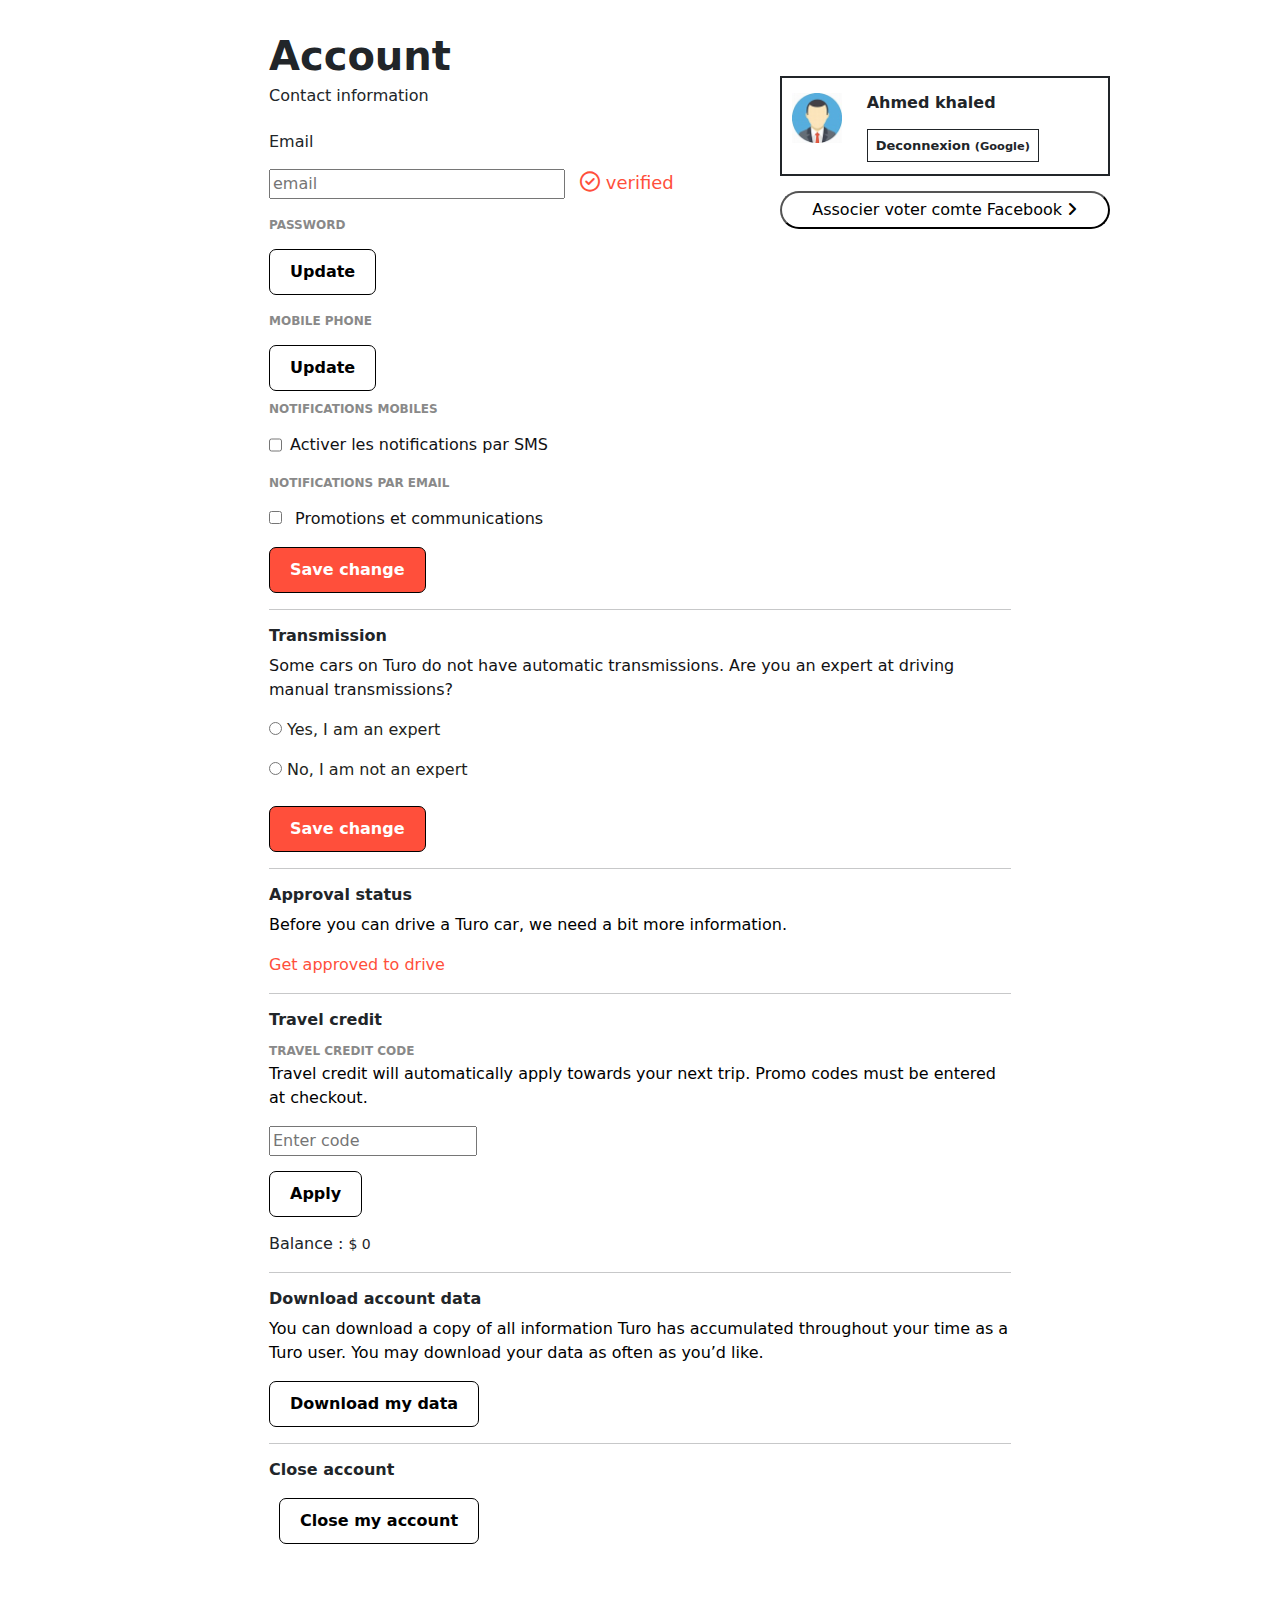
==== about.html @ 79e09967 "first commit" ====
<!DOCTYPE html>
<html lang="en">
<head>
    <meta charset="UTF-8">
    <meta name="viewport" content="width=device-width, initial-scale=1.0">
    <title>Document</title>
    <!-- -------------------- fonawesome css ------------------------- -->
    <link rel="stylesheet" href="./assets/css/all.min.css">
    <!-- --------------------- bootstrap css ------------------------------ -->
    <link rel="stylesheet" href="./assets/css/bootstrap.min.css">
    <!-- -------------------- Style css ---------------------- -->
    <link rel="stylesheet" href="./assets/css/style.css">
</head>
<body>
    

    <section id="account">
        <div class="container">
            <h2>Account</h2>
            <div class="row">
                <div class="col-lg-7">
                    <div class="Contact-information">
                        <h6>Contact information</h6>
                        <div class="email">
                            <label for="email">Email</label>
                            <div>
                                <input type="text" placeholder="email">
                                <span> <small><i class="fa-regular fa-circle-check"></i></small> verified</span>
                            </div>
                        </div>
                        <div class="password-Update">
                            <h6 >PASSWORD</h6>
                            <button id="">Update</button>
                        </div>
                        <div class="PHONE-Update">
                            <h6>MOBILE PHONE</h6>
                            <button>Update</button>
                        </div>
                        <div class="notification-mobile">
                            <h6 class="d-block">NOTIFICATIONS MOBILES</h6>
                            <div class="d-flex">
                                <input type="checkbox" id="notification-mobile">
                                <label for="notification-mobile">Activer les notifications par SMS</label>
                            </div>
                        </div>
                        <div class="notification-email">
                            <h6 class="">NOTIFICATIONS PAR EMAIL</h6>
                            <div>
                                <input type="checkbox" id="notification-email">
                                <label for="notification-email" >Promotions et communications</label>
                            </div>
                        </div>
                        <button class="btn-save-change">Save change</button>
                    </div>
                </div>

                <div class="col-lg-4 offset-1 ">
                    <div class="accountSingleSignOn">
                        <div class="accountSingleSignOn-title d-flex">
                            <div class=" ">
                                <img src="assets/img/th.jpeg" alt="ahmed Khaled">
                            </div>
                            <div class="name">
                                <h6>Ahmed khaled</h6>
                                <span>Deconnexion <small>(Google)</small></span>
                            </div>
                        </div>
                        <button class=" ">
                            <span class="">Associer voter comte Facebook <i class="fa-solid fa-angle-right"></i> </span>
                        </button>
                    </div>
                </div>
            </div>
            <hr>
            <div class="Transmission">
                <h3>Transmission</h3>
                <p>Some cars on Turo do not have automatic transmissions. Are you an expert at driving manual transmissions?</p>
                <div class="my-3">
                    <label class="d-block my-2" for="e">
                        <input type="radio" name="a" id="e">
                        <span>Yes, I am an expert</span>
                    </label>
                    <label class="my-2" for="i">
                        <input type="radio" name="a" id="i">
                        <span>No, I am not an expert</span>
                    </label>
                </div>
                <button class="btn-save-change">Save change</button>
            </div>
            <hr>

            <div class="approvalstatus">
                <h3>Approval status</h3>
                <p>Before you can drive a Turo car, we need a bit more information.</p>
                <a href="#">Get approved to drive</a>
            </div>
            <hr>
            <div class="Travelcredit">
                <h3>Travel credit</h3>
                <span>TRAVEL CREDIT CODE</span>
                <p>Travel credit will automatically apply towards your next trip. Promo codes must be entered at checkout.</p>
                <div class="code">
                    <input type="text" id="" class="d-block" placeholder="Enter code">
                    <button>Apply</button>
                    <h5> Balance : <small>$ 0</small></h5>
                </div>
            </div>
            <hr>
            <div class="Download-account-data">
                <h3>Download account data</h3>
                <p>You can download a copy of all information Turo has accumulated throughout your time as a Turo user. You may download your data as often as you’d like.</p>
                <button>Download my data</button>
            </div>
            <hr>
            <div class="Close-account">
                <h3>Close account</h3>
                <button>Close my account</button>
            </div>
            
        </div>
    </section>

    <!-- -------------------- bootstrap js ------------------------ -->
    <script src="./assets/js/bootstrap.bundle.min.js"></script>
    <!-- --------------------- main js --------------------------  -->
    <script src="assets/js/main.js"></script>

</body>
</html>
---- assets/css/style.css ----
#register .login .email, #register .login .apple, #register .login .google, #register .login .facebook, #register .login form .btn-confirm {
  width: 100%;
  padding: 15px 0;
  margin: 20px auto;
  border: 2px solid #000000;
  border-radius: 5px;
  transition: all 1s ease-in-out;
}

#account .container .Close-account button, #account .container .Download-account-data button, #account .container .Travelcredit .code button, #account .container .btn-save-change, #account .container .password-Update button, #account .container .PHONE-Update button {
  border: 1px solid #000000;
  background-color: transparent;
  border-radius: 7px;
  padding: 10px 20px;
  transition: all 2s ease-in-out;
  font-weight: 700;
  font-size: 16px;
  line-height: 24px;
}

#account .container .notification-mobile h6, #account .container .notification-email h6, #account .container .password-Update h6, #account .container .PHONE-Update h6 {
  font-size: 12px;
  font-weight: 900;
  line-height: 16px;
  color: #898989;
}

.w-s-5 {
  width: 5%;
}

.w-s-6 {
  width: 6%;
}

.w-s-7 {
  width: 7%;
}

.w-s-8 {
  width: 8%;
}

.w-s-9 {
  width: 9%;
}

.w-s-10 {
  width: 10%;
}

.w-s-11 {
  width: 11%;
}

.w-s-12 {
  width: 12%;
}

.w-s-13 {
  width: 13%;
}

.w-s-14 {
  width: 14%;
}

.w-s-15 {
  width: 15%;
}

.w-s-16 {
  width: 16%;
}

.w-s-17 {
  width: 17%;
}

.w-s-18 {
  width: 18%;
}

.w-s-19 {
  width: 19%;
}

.w-s-20 {
  width: 20%;
}

.w-s-21 {
  width: 21%;
}

.w-s-22 {
  width: 22%;
}

.w-s-23 {
  width: 23%;
}

.w-s-24 {
  width: 24%;
}

.w-s-25 {
  width: 25%;
}

.w-s-26 {
  width: 26%;
}

.w-s-27 {
  width: 27%;
}

.w-s-28 {
  width: 28%;
}

.w-s-29 {
  width: 29%;
}

.w-s-30 {
  width: 30%;
}

.w-s-31 {
  width: 31%;
}

.w-s-32 {
  width: 32%;
}

.w-s-33 {
  width: 33%;
}

.w-s-34 {
  width: 34%;
}

.w-s-35 {
  width: 35%;
}

.w-s-36 {
  width: 36%;
}

.w-s-37 {
  width: 37%;
}

.w-s-38 {
  width: 38%;
}

.w-s-39 {
  width: 39%;
}

.w-s-40 {
  width: 40%;
}

.w-s-41 {
  width: 41%;
}

.w-s-42 {
  width: 42%;
}

.w-s-43 {
  width: 43%;
}

.w-s-44 {
  width: 44%;
}

.w-s-45 {
  width: 45%;
}

.w-s-46 {
  width: 46%;
}

.w-s-47 {
  width: 47%;
}

.w-s-48 {
  width: 48%;
}

.w-s-49 {
  width: 49%;
}

.w-s-50 {
  width: 50%;
}

.w-s-51 {
  width: 51%;
}

.w-s-52 {
  width: 52%;
}

.w-s-53 {
  width: 53%;
}

.w-s-54 {
  width: 54%;
}

.w-s-55 {
  width: 55%;
}

.w-s-56 {
  width: 56%;
}

.w-s-57 {
  width: 57%;
}

.w-s-58 {
  width: 58%;
}

.w-s-59 {
  width: 59%;
}

.w-s-60 {
  width: 60%;
}

.w-s-61 {
  width: 61%;
}

.w-s-62 {
  width: 62%;
}

.w-s-63 {
  width: 63%;
}

.w-s-64 {
  width: 64%;
}

.w-s-65 {
  width: 65%;
}

.w-s-66 {
  width: 66%;
}

.w-s-67 {
  width: 67%;
}

.w-s-68 {
  width: 68%;
}

.w-s-69 {
  width: 69%;
}

.w-s-70 {
  width: 70%;
}

.w-s-71 {
  width: 71%;
}

.w-s-72 {
  width: 72%;
}

.w-s-73 {
  width: 73%;
}

.w-s-74 {
  width: 74%;
}

.w-s-75 {
  width: 75%;
}

.w-s-76 {
  width: 76%;
}

.w-s-77 {
  width: 77%;
}

.w-s-78 {
  width: 78%;
}

.w-s-79 {
  width: 79%;
}

.w-s-80 {
  width: 80%;
}

.w-s-81 {
  width: 81%;
}

.w-s-82 {
  width: 82%;
}

.w-s-83 {
  width: 83%;
}

.w-s-84 {
  width: 84%;
}

.w-s-85 {
  width: 85%;
}

.w-s-86 {
  width: 86%;
}

.w-s-87 {
  width: 87%;
}

.w-s-88 {
  width: 88%;
}

.w-s-89 {
  width: 89%;
}

.w-s-90 {
  width: 90%;
}

.w-s-91 {
  width: 91%;
}

.w-s-92 {
  width: 92%;
}

.w-s-93 {
  width: 93%;
}

.w-s-94 {
  width: 94%;
}

.w-s-95 {
  width: 95%;
}

.w-s-96 {
  width: 96%;
}

.w-s-97 {
  width: 97%;
}

.w-s-98 {
  width: 98%;
}

.w-s-99 {
  width: 99%;
}

.w-s-100 {
  width: 100%;
}

/* ----------------------------------
    Template Section Styles
 ------------------------------------*/
nav .btn-become {
  padding: 3px 20px;
  transition: all 0.7s;
}
nav .btn-become:hover {
  color: #FF4F3B;
  border-radius: 15px;
}
nav .btn-user {
  border: 1px solid transparent;
  padding: 5px;
  transition: all 1s;
  background-color: transparent;
  border-radius: 10px;
}
nav .btn-user i {
  color: #000000 !important;
  font-size: 19px;
  transition: all 1s;
}
nav .btn-user:hover {
  border: 1px solid #FF4F3B !important;
  background-color: #f4f7fd;
}
nav .btn-user:hover i {
  color: #FF4F3B !important;
}
nav .offcanvas-body li {
  padding: 0 10px;
  border-radius: 10px;
}
nav .offcanvas-body li a {
  font-size: 18px;
  font-weight: 600;
  line-height: 123%;
}
nav .offcanvas-body li a i {
  margin-right: 15px;
}
nav .offcanvas-body li:hover {
  background-color: #f4f7fd;
}
nav .offcanvas-body li:hover i {
  color: #FF4F3B;
}
@media (max-width: 575.98px) {
  nav .btn-user {
    margin-left: 15px !important;
  }
  nav .navbar-brand {
    margin: auto;
  }
  nav .btn-become {
    padding: 3px !important;
  }
  nav .img-profile {
    display: none;
  }
}

header {
  width: 100%;
  height: 100vh;
  background-image: url(../img/bg-header.jpg);
  background-repeat: no-repeat;
  background-size: cover;
  background-position: center center;
  padding-top: 150px;
}
header .container {
  background-color: #FFF !important;
  width: 70%;
  border-radius: 50px;
}
header .container .item1 {
  display: flex;
  flex-direction: column;
  margin: 8px;
}
header .container .item1 input {
  border: 0px;
}
header .container .item2 {
  display: flex;
  flex-direction: column;
  position: relative;
}
header .container .item2 input {
  border: 0;
}
header .container .item2::before {
  content: " ";
  position: absolute;
  top: 10px;
  left: -10px;
  align-items: center;
  width: 1px;
  margin-right: 5px;
  margin-right: 15px;
  height: 100%;
  background-color: #6D6D6D;
}
header .container .item3 {
  display: flex;
  flex-direction: column;
  position: relative;
}
header .container .item3 input {
  border: 0;
}
header .container .item3::before {
  content: " ";
  position: absolute;
  top: 10px;
  left: -10px;
  align-items: center;
  width: 1px;
  margin-right: 5px;
  margin-right: 15px;
  height: 100%;
  background-color: #0D0D0F;
  background-color: #6D6D6D;
}
header .container .search {
  width: 50px;
  height: 50px;
  display: flex;
  justify-content: center;
  align-items: center;
  border-radius: 50%;
  background-color: #000000;
  margin-top: 30%;
  transform: translateY(-20%);
}
header .container .search i {
  color: #FF4F3B;
}
@media (max-width: 575.98px) {
  header header {
    padding-top: 0px !important;
  }
  header .container {
    border-radius: 20px;
  }
  header .container .row {
    justify-content: center;
  }
  header .container .row .date1 {
    flex-direction: column;
    justify-content: center !important;
    border-bottom: 1px solid;
    padding: 10px 0 20px 0;
    margin-bottom: 15px;
  }
  header .container .row .date1:first-child {
    justify-content: center;
  }
  header .container .row .date2 {
    flex-direction: column;
    justify-content: center;
    padding: 20px 0 0px 0px !important;
  }
  header .container .row > * {
    width: auto;
    justify-content: center !important;
    margin-left: 0;
  }
}

#find-drive h1 {
  font-size: 90px;
  font-weight: 500;
}
#find-drive .fin-dr {
  height: 30px;
  background-color: rgba(255, 79, 59, 0.2);
}
#find-drive .fin-dr h3 {
  font-size: 27px;
  font-weight: 500;
  left: 6%;
  right: 6%;
  bottom: 30%;
}
#find-drive .owl-carousel {
  padding: 50px 0;
}
#find-drive .owl-carousel .owl-item {
  width: 50%;
  border-radius: 10px !important;
  background-color: #FFF;
  margin: 10px 0px;
  box-shadow: 5px 5px 15px rgba(0, 0, 0, 0.3), -4px -5px 20px rgba(247, 244, 244, 0.836), 5px 5px 10px rgba(0, 0, 0, 0.3), -5px -5px 10px rgba(247, 244, 244, 0.836);
  position: relative;
  transition: all 2s;
}
#find-drive .owl-carousel .owl-item .carousel-hov {
  display: flex;
  justify-content: center;
  align-items: center;
  width: 100%;
  height: 100%;
  z-index: -100;
  border-radius: 10px !important;
  position: absolute;
  left: 0;
  top: 0;
}
#find-drive .owl-carousel .owl-item .carousel-hov i {
  color: #FF8888;
  font-size: 22px;
}
#find-drive .owl-carousel .owl-item:hover .carousel-hov {
  z-index: 999999999999999;
  background-color: rgba(0, 0, 0, 0.4);
}
#find-drive .owl-carousel .owl-item img {
  border-radius: 10px 10px 0 0;
  width: 100%;
}
#find-drive .owl-carousel .owl-item h5 {
  text-align: center;
  margin: 15px 0;
}
#find-drive .owl-carousel .owl-nav {
  position: absolute !important;
  top: -10px;
  right: 0;
}
@media (max-width: 575.98px) {
  #find-drive {
    margin-top: 30px !important;
  }
  #find-drive .container h1 {
    font-size: 40px !important;
    font-weight: 400;
  }
  #find-drive .container .fin-dr {
    width: 85%;
    margin-top: 25px;
  }
  #find-drive .container .fin-dr h3 {
    font-size: 16px;
    bottom: -17%;
  }
  #find-drive .owl-carousel {
    margin-top: 25px;
    margin-bottom: -37px;
  }
  #find-drive .owl-carousel h4 {
    font-size: 17px;
  }
  #find-drive .owl-carousel .owl-nav {
    top: 0px;
  }
}

#carbon-Neutral button {
  font-size: 28px;
  background-color: #FF4F3B;
  transition: all 1s;
}
#carbon-Neutral button:hover {
  background-color: #FAA21A;
}
#carbon-Neutral .item1 {
  margin-top: 55px;
  display: flex;
  align-items: center !important;
  justify-content: center;
}
#carbon-Neutral .item1 h3 {
  font-size: 39px;
  color: #FF4F3B;
}
#carbon-Neutral .item1 h3 span {
  color: #FFF;
  background-color: #FF4F3B;
  padding: 0 30px;
  clip-path: polygon(0% 0, 93% 0%, 100% 100%, 80% 1000%);
}
#carbon-Neutral .item1 button {
  background-color: #FF4F3B !important;
  color: #F3F2F8 !important;
  border: 0;
  border-radius: 5px;
  transition: all 2s;
}
#carbon-Neutral .item1 button:hover {
  background-color: #FAA21A !important;
  color: #FFF !important;
}
#carbon-Neutral .item2 {
  background-image: url(../img/prefect-car.jpg);
  width: 100%;
  height: 50vh;
  background-size: cover;
  background-position: center center;
  box-shadow: 0 5px 5px 5px rgba(13, 110, 253, 0.1);
  margin: 20px;
  padding: 40px;
  animation: animate 5s ease-in-out infinite;
  transition: all 1s ease-in-out;
}
@keyframes animate {
  0%, 100% {
    border-radius: 42% 56% 72% 28%/42% 42% 56% 48%;
  }
  33% {
    border-radius: 42% 28% 48% 48%/28% 28% 72% 72%;
  }
  66% {
    border-radius: 100% 56% 56% 100%/100% 100% 56% 72%;
  }
}
@media (max-width: 575.98px) {
  #carbon-Neutral .offset-1 {
    margin-left: 0px;
  }
  #carbon-Neutral button {
    font-size: 18px;
    padding-bottom: 5px;
  }
  #carbon-Neutral .item1 {
    text-align: center;
    padding-bottom: 15px;
  }
  #carbon-Neutral .item1 h3 {
    font-size: 29px;
  }
  #carbon-Neutral .item2 {
    width: 90%;
  }
}

#destination {
  background-color: #f4f7fd;
  padding: 2px 0 0px;
  margin: 30px !important;
}
#destination .owl-carousel {
  padding: 20px 0;
}
#destination .owl-carousel .owl-stage {
  padding: 25px 0px;
}
#destination .owl-carousel .owl-item {
  border-radius: 10px !important;
  background-color: #FFF;
  margin: 15px 0px;
  padding: 25px;
  box-shadow: 5px 5px 15px rgba(0, 0, 0, 0.3), -4px -5px 20px rgba(247, 244, 244, 0.836), 5px 5px 10px rgba(0, 0, 0, 0.3), -5px -5px 10px rgba(247, 244, 244, 0.836);
  position: relative;
  transition: all 2s;
}
#destination .owl-carousel .owl-item .carousel-hov {
  display: flex;
  justify-content: center;
  align-items: center;
  width: 100%;
  height: 100%;
  z-index: -10000;
  border-radius: 10px !important;
  position: absolute;
  left: 0;
  top: 0;
}
#destination .owl-carousel .owl-item .carousel-hov i {
  color: #FF8888;
  font-size: 22px;
}
#destination .owl-carousel .owl-item:hover .carousel-hov {
  z-index: 999999999999999;
  background-color: rgba(0, 0, 0, 0.4);
}
#destination .owl-carousel .owl-item .img-destination {
  width: 100%;
  margin: auto;
}
#destination .owl-carousel .owl-item .img-destination img {
  border-radius: 50%;
  width: 100%;
  height: 190px;
}
#destination .owl-carousel .owl-item h5 {
  text-align: center;
  margin: 15px auto 0px;
}
#destination .owl-carousel .owl-nav {
  display: none;
}
@media (max-width: 575.98px) {
  #destination .owl-carousel {
    margin: 15px 0 !important;
  }
  #destination .owl-item {
    height: 300px !important;
  }
  #destination .owl-item h5 {
    margin: 15px 0px !important;
  }
}

#Frequntly h3 {
  text-align: center;
  font-size: 39px;
  font-weight: 700px;
  padding: 20px;
}
#Frequntly .accordion-button:not(.collapsed) {
  background-color: transparent;
}
@media (max-width: 575.98px) {
  #Frequntly h3 {
    font-size: 22px !important;
  }
}

#host {
  padding: 10px 0px 0px;
}
#host .host-dr {
  height: 40px;
  width: 50% !important;
  background-color: rgba(0, 0, 0, 0.1) !important;
}
#host .host-dr h3 {
  font-size: 67px;
  font-weight: 500;
  left: 6%;
  right: 6%;
  bottom: 0%;
}
#host .host-dr h3 span {
  color: #FF4F3B !important;
}
#host swiper-container {
  width: 90%;
  height: 100%;
  margin-top: 50px;
  padding-top: 50px;
}
#host swiper-container swiper-slide {
  text-align: center;
  font-size: 18px;
  padding: 10px !important;
  display: flex;
  justify-content: center;
  align-items: center;
}
#host swiper-container swiper-slide .card {
  background-color: #FFF !important;
}
#host swiper-container swiper-slide .card .card-header {
  background-color: transparent;
  border-bottom: 0px;
}
#host swiper-container swiper-slide .card .card-body i {
  color: #FF4F3B;
}
#host swiper-container swiper-slide .card .card-footer {
  background-color: transparent;
  border-top: 0px;
}
#host .swiper-horizontal > .swiper-pagination-bullets, #host .swiper-pagination-bullets.swiper-pagination-horizontal, #host .swiper-pagination-custom, #host .swiper-pagination-fraction {
  display: none !important;
  bottom: 50px !important;
}
#host .swiper-horizontal > .swiper-pagination-bullets span, #host .swiper-pagination-bullets.swiper-pagination-horizontal span, #host .swiper-pagination-custom span, #host .swiper-pagination-fraction span {
  display: none !important;
}
#host .title-slide {
  position: absolute;
  top: 0;
  left: 80px;
}
@media (max-width: 575.98px) {
  #host .host-dr {
    margin-top: 0;
    height: 20px;
  }
  #host .host-dr h3 {
    font-size: 20px !important;
  }
}

footer {
  background-color: #F4F4F4;
}
footer h6 {
  font-size: 20px !important;
  font-weight: 700;
  line-height: 120%;
}
footer li {
  transition: all 2s;
  margin: 5px 0;
}
footer li a {
  font-size: 16px;
  font-weight: 500;
  line-height: 123%;
}
footer li:hover {
  padding-left: 10px;
}
footer .icon-download {
  display: flex;
}
footer .language-switcher {
  position: relative;
  display: inline-block;
  font-family: Arial, sans-serif;
}
footer .language-switcher .dropbtn {
  padding: 10px;
  margin-left: 15px;
  font-size: 16px;
  border: none;
  cursor: pointer;
}
footer .language-switcher .dropdown-content {
  display: none;
  position: absolute;
  background-color: #f9f9f9;
  min-width: 160px;
  box-shadow: 0 8px 16px rgba(0, 0, 0, 0.2);
  z-index: 1;
  top: -450%;
  left: -5px;
  overflow-y: auto;
  border-radius: 10px;
}
footer .language-switcher .dropdown-content a {
  color: black;
  padding: 12px 16px;
  text-decoration: none;
  display: block;
  cursor: pointer;
}
footer .language-switcher .dropdown-content a .flag-icon {
  margin-right: 10px;
}
footer .language-switcher .dropdown-content a:hover {
  background-color: #ddd;
}
footer .language-switcher.active .dropdown-content {
  display: block;
}
@media (max-width: 575.98px) {
  footer .row {
    margin: auto;
  }
  footer .row .col-lg-2, footer .row .col-lg-1 {
    width: 50% !important;
    padding-bottom: 5px;
  }
  footer .offset-1 {
    margin-left: 0.333333%;
  }
  footer .end-footer {
    text-align: center;
    margin: auto;
  }
  footer .icon-download {
    flex-direction: column;
  }
  footer .icon-download a {
    margin: 7px auto;
  }
  footer .dropdown-content {
    top: -415% !important;
    left: -5px;
  }
}

#register {
  display: none;
  padding: 70px;
  width: 100%;
  height: 100vh;
  position: fixed;
  top: 0;
  background-color: rgba(0, 0, 0, 0.144);
  z-index: 9999999991;
  overflow-y: scroll;
  transition: all 2s ease-in-out !important;
}
#register body {
  overflow: hidden;
}
#register .close {
  position: absolute;
  top: 25px;
  right: 30px;
  cursor: pointer;
}
#register .close i {
  font-size: 30px;
  transition: all 1s ease-in-out;
}
#register .close i:hover {
  color: #FF4F3B;
}
#register .login {
  background-color: #FFF;
  padding: 45px;
  border: 2px solid #000000;
  border-radius: 7px;
}
#register .login form .countryCode {
  margin: 20px auto;
}
#register .login form .countryCode label {
  padding: 10px 0;
}
#register .login form .countryCode input {
  width: 100%;
  border: 2px solid #000000;
  border-radius: 5px;
  padding: 7px;
}
#register .login form .phoneNumber {
  margin: 20px auto;
}
#register .login form .phoneNumber label {
  padding: 10px 0;
}
#register .login form .phoneNumber input {
  width: 100%;
  border: 2px solid #000000;
  border-radius: 5px;
  padding: 7px;
}
#register .login form .btn-confirm {
  font-size: 25px;
  font-weight: 600;
  background-color: #FF4F3B;
  color: #FFF;
}
#register .login form .btn-confirm:hover {
  background-color: #FAA21A;
}
#register .login form p {
  font-weight: 600;
  color: #6D6D6D;
}
#register .login form p small {
  margin: 0 10px;
}
#register .login .email, #register .login .apple, #register .login .google, #register .login .facebook {
  font-size: 22px;
  font-weight: 600;
  display: flex;
  justify-content: center;
  align-items: center;
}
#register .login .email i, #register .login .email svg, #register .login .apple i, #register .login .apple svg, #register .login .google i, #register .login .google svg, #register .login .facebook i, #register .login .facebook svg {
  font-size: 35px;
  margin-right: 20px;
}
#register .login .email:hover, #register .login .apple:hover, #register .login .google:hover, #register .login .facebook:hover {
  background-color: #FF4F3B;
  color: #FFF;
}
#register .login .facebook i {
  color: #0866ff;
}
#register .login .go-signUp {
  display: flex;
  margin: 30px auto;
}
#register .login .go-signUp h5 {
  color: #FF4F3B !important;
}
#register .login .go-signUp a {
  color: #FF4F3B !important;
}
#register .login .go-signUp a:hover {
  text-decoration: underline !important;
}
#register .login .privacy-policy {
  font-size: 16px;
  font-weight: 500;
}
#register .login .privacy-policy small {
  color: #FF4F3B;
}

#account .container {
  width: 65%;
  padding: 45px;
}
#account .container h2 {
  font-size: 40px;
  font-weight: 700;
  line-height: 23px;
}
#account .container .Contact-information h6 {
  margin-top: 10px;
}
#account .container .email {
  margin: 10px auto;
}
#account .container .email label {
  margin: 15px auto;
}
#account .container .email input {
  width: 70%;
}
#account .container .email span {
  font-size: 18px;
  margin-left: 10px;
  color: #FF4F3B;
}
#account .container .email span i {
  font-size: 20px;
}
#account .container .password-Update h6, #account .container .PHONE-Update h6 {
  padding: 8px 0;
}
#account .container .password-Update button:hover, #account .container .PHONE-Update button:hover {
  background: -webkit-linear-gradient(45deg, #be685e, #ff5805);
  color: #FFF;
}
#account .container .notification-mobile, #account .container .notification-email {
  margin: 8px auto;
}
#account .container .notification-mobile label, #account .container .notification-email label {
  font-weight: 400;
  font-size: 16px;
  line-height: 24px;
  padding: 8px;
  color: #121214;
}
#account .container .btn-save-change {
  background-color: #FF4F3B;
  color: #FFF;
}
#account .container .btn-save-change:hover {
  background: -webkit-linear-gradient(45deg, #be685e, #ff5805);
  color: #000000;
}
#account .container .accountSingleSignOn .accountSingleSignOn-title {
  width: 330px;
  padding: 15px 10px;
  border: 2px solid;
  display: flex;
}
#account .container .accountSingleSignOn .accountSingleSignOn-title img {
  width: 50px;
  margin-right: 10px;
}
#account .container .accountSingleSignOn .accountSingleSignOn-title .name {
  margin-left: 15px !important;
}
#account .container .accountSingleSignOn .accountSingleSignOn-title .name h6 {
  font-weight: 900;
  font-style: 18px;
  line-height: 20px;
  margin-bottom: 20px;
}
#account .container .accountSingleSignOn .accountSingleSignOn-title .name span {
  border: 1px solid;
  margin: 30px 0 0;
  padding: 8px;
  font-size: 13px;
  font-weight: 700;
  line-height: 25px;
  cursor: pointer;
}
#account .container .accountSingleSignOn .accountSingleSignOn-title .name span:hover {
  background-color: #f0f0f0;
}
#account .container .accountSingleSignOn button {
  margin-top: 15px;
  padding: 5px;
  width: 330px;
  border-radius: 25px;
  background-color: white;
  transition: all 1s ease-in-out;
}
#account .container .accountSingleSignOn button:hover {
  background-color: #f0f0f0;
}
#account .container .Transmission h3 {
  font-size: 16px;
  font-weight: 900;
  line-height: 20px;
}
#account .container .Transmission p {
  font-size: 16px;
  font-weight: 400;
  line-height: 24px;
  color: #121214;
}
#account .container .Transmission span {
  font-size: 16px;
  font-weight: 400;
  line-height: 24px;
  color: #231f20;
}
#account .container .approvalstatus h3 {
  font-size: 16px;
  font-weight: 900;
  line-height: 20px;
}
#account .container .approvalstatus p {
  font-size: 16px;
  font-weight: 400;
  line-height: 24px;
  color: #000000;
}
#account .container .approvalstatus a {
  text-decoration: none;
  color: #FF4F3B;
  transition: all 1s;
}
#account .container .approvalstatus a:hover {
  text-decoration: underline;
}
#account .container .Travelcredit h3 {
  font-size: 16px;
  font-weight: 900;
  line-height: 20px;
}
#account .container .Travelcredit span {
  font-size: 12px;
  font-weight: 900;
  line-height: 16px;
  color: #898989;
}
#account .container .Travelcredit p {
  font-size: 16px;
  font-weight: 400;
  line-height: 24px;
  color: #000000;
}
#account .container .Travelcredit .code input {
  display: block;
}
#account .container .Travelcredit .code button {
  margin: 15px 0;
}
#account .container .Travelcredit .code button:hover {
  background: -webkit-linear-gradient(45deg, #be685e, #ff5805);
  color: #000000;
}
#account .container .Travelcredit .code h5 {
  font-size: 16px;
  line-height: 24px;
  font-weight: 400;
}
#account .container .Download-account-data h3 {
  font-size: 16px;
  font-weight: 900;
  line-height: 20px;
}
#account .container .Download-account-data p {
  font-size: 16px;
  font-weight: 400;
  line-height: 24px;
  color: #000000;
}
#account .container .Download-account-data button:hover {
  background: -webkit-linear-gradient(45deg, #be685e, #ff5805);
  color: #000000;
}
#account .container .Close-account h3 {
  font-size: 16px;
  font-weight: 900;
  line-height: 20px;
}
#account .container .Close-account button {
  margin: 10px;
}
#account .container .Close-account button:hover {
  background: -webkit-linear-gradient(45deg, #be685e, #ff5805);
  color: #000000;
}

/*# sourceMappingURL=style.css.map */
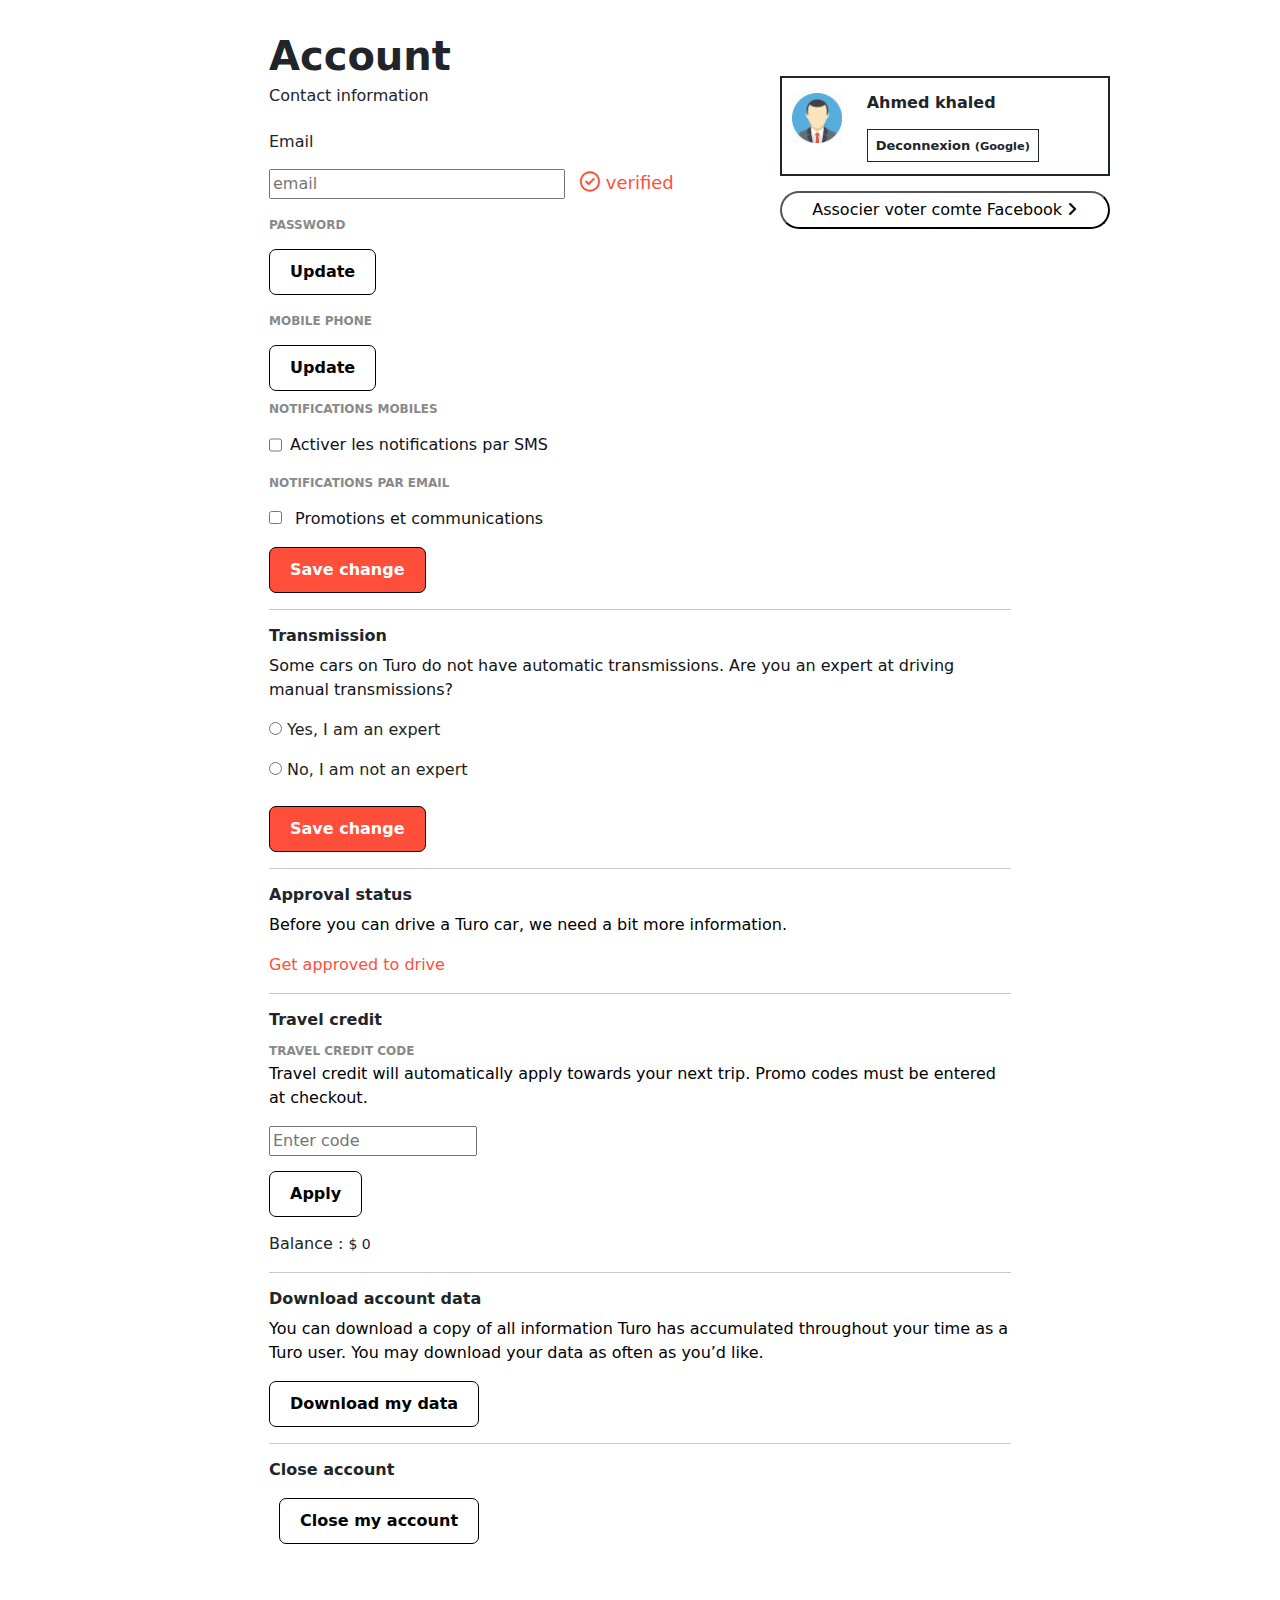
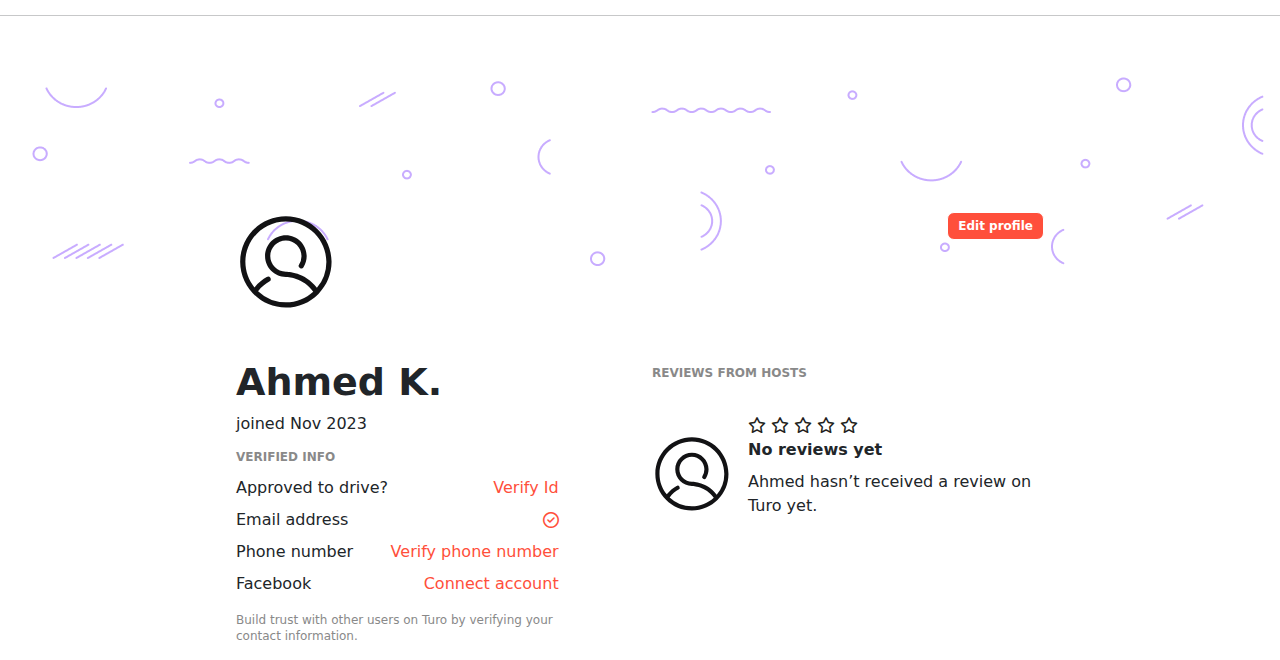
==== commit 2ca24d86: "add page profile" ====
--- a/about.html
+++ b/about.html
@@ -1,5 +1,6 @@
 <!DOCTYPE html>
 <html lang="en">
+
 <head>
     <meta charset="UTF-8">
     <meta name="viewport" content="width=device-width, initial-scale=1.0">
@@ -11,8 +12,9 @@
     <!-- -------------------- Style css ---------------------- -->
     <link rel="stylesheet" href="./assets/css/style.css">
 </head>
+
 <body>
-    
+
 
     <section id="account">
         <div class="container">
@@ -29,7 +31,7 @@
                             </div>
                         </div>
                         <div class="password-Update">
-                            <h6 >PASSWORD</h6>
+                            <h6>PASSWORD</h6>
                             <button id="">Update</button>
                         </div>
                         <div class="PHONE-Update">
@@ -47,7 +49,7 @@
                             <h6 class="">NOTIFICATIONS PAR EMAIL</h6>
                             <div>
                                 <input type="checkbox" id="notification-email">
-                                <label for="notification-email" >Promotions et communications</label>
+                                <label for="notification-email">Promotions et communications</label>
                             </div>
                         </div>
                         <button class="btn-save-change">Save change</button>
@@ -74,7 +76,8 @@
             <hr>
             <div class="Transmission">
                 <h3>Transmission</h3>
-                <p>Some cars on Turo do not have automatic transmissions. Are you an expert at driving manual transmissions?</p>
+                <p>Some cars on Turo do not have automatic transmissions. Are you an expert at driving manual
+                    transmissions?</p>
                 <div class="my-3">
                     <label class="d-block my-2" for="e">
                         <input type="radio" name="a" id="e">
@@ -98,7 +101,8 @@
             <div class="Travelcredit">
                 <h3>Travel credit</h3>
                 <span>TRAVEL CREDIT CODE</span>
-                <p>Travel credit will automatically apply towards your next trip. Promo codes must be entered at checkout.</p>
+                <p>Travel credit will automatically apply towards your next trip. Promo codes must be entered at
+                    checkout.</p>
                 <div class="code">
                     <input type="text" id="" class="d-block" placeholder="Enter code">
                     <button>Apply</button>
@@ -108,7 +112,8 @@
             <hr>
             <div class="Download-account-data">
                 <h3>Download account data</h3>
-                <p>You can download a copy of all information Turo has accumulated throughout your time as a Turo user. You may download your data as often as you’d like.</p>
+                <p>You can download a copy of all information Turo has accumulated throughout your time as a Turo user.
+                    You may download your data as often as you’d like.</p>
                 <button>Download my data</button>
             </div>
             <hr>
@@ -116,9 +121,94 @@
                 <h3>Close account</h3>
                 <button>Close my account</button>
             </div>
-            
+
         </div>
     </section>
+    <hr>
+    <section id="profile">
+        <div class="bg-banner" style="background-image: url(assets/img/banner-bg6ca604dee6032faf4f91.png);">
+            <div class="container">
+                <div class=" title-img ">
+                    <svg width="100px" height="100px" viewBox="0 0 48 48" fill="none" xmlns="http://www.w3.org/2000/svg"
+                        class="css-r1jwv3" role="img" version="1.1">
+                        <path fill-rule="evenodd" clip-rule="evenodd"
+                            d="M10.597 38.062a19.369 19.369 0 0 0 13.342 5.314c5.057 0 9.67-1.941 13.13-5.118-4.804-7.005-12.779-7.09-13.127-7.09-5.514 0-9.997-4.484-9.997-9.993 0-5.51 4.483-9.994 9.994-9.994 5.51 0 9.994 4.483 9.994 9.994 0 1.89-.53 3.73-1.533 5.321a1.25 1.25 0 1 1-2.115-1.334 7.473 7.473 0 0 0 1.148-3.987c0-4.132-3.362-7.494-7.494-7.494s-7.494 3.362-7.494 7.494c0 4.131 3.362 7.493 7.494 7.493h.013c.54 0 9.34.124 14.879 7.75a19.351 19.351 0 0 0 4.545-12.48C43.377 13.22 34.659 4.5 23.94 4.5 13.219 4.5 4.5 13.22 4.5 23.938c0 4.643 1.637 8.911 4.363 12.258 1.79-2.386 4.128-4.028 5.886-5.03a1.25 1.25 0 1 1 1.238 2.171c-1.633.93-3.83 2.482-5.39 4.725Zm29.079 1.146a1.245 1.245 0 0 1-.225.228c-3.973 3.977-9.46 6.44-15.512 6.44C11.84 45.876 2 36.035 2 23.938 2 11.842 11.841 2 23.94 2c12.096 0 21.938 9.842 21.938 21.938 0 5.93-2.365 11.317-6.201 15.27Z"
+                            fill="#121214">
+                        </path>
+                    </svg>
+
+                    <button>Edit profile</button>
+                </div>
+
+
+                <div class="row pt-5">
+
+                    <div class="col-lg-5 ">
+                        <div class="lt-profile">
+                            <div class="">
+                                <h5>Ahmed K.</h5>
+                                <h6 class="joind">joined Nov 2023</h6>
+                            </div>
+                            <div>
+                                <span>VERIFIED INFO</span>
+                                <div class="py-2">
+                                    <div class="item-info">
+                                        <h6>Approved to drive?</h6>
+                                        <a href="#">Verify Id</a>
+                                    </div>
+                                    <div class="item-nfo d-flex justify-content-between">
+                                        <h6>Email address</h6>
+                                        <i class="fa-regular fa-circle-check"></i>
+                                    </div>
+                                    <div class="item-info">
+                                        <h6>Phone number</h6>
+                                        <a href="#">Verify phone number</a>
+                                    </div>
+                                    <div class="item-info">
+                                        <h6>Facebook</h6>
+                                        <a href="#">Connect account</a>
+                                    </div>
+                                </div>
+                                <p>Build trust with other users on Turo by verifying your contact information.</p>
+                            </div>
+
+                        </div>
+                    </div>
+                    <div class="col-lg-6 offset-1 ">
+                        <div class="rt-reviews">
+                            <span>REVIEWS FROM HOSTS</span>
+                            <div class="reviews d-flex">
+                                <div class="me-3">
+                                    <svg width="80px" height="90px" viewBox="0 0 48 48" fill="none" xmlns="http://www.w3.org/2000/svg"
+                                        class="css-r1jwv3" role="img" version="1.1">
+                                        <path fill-rule="evenodd" clip-rule="evenodd"
+                                            d="M10.597 38.062a19.369 19.369 0 0 0 13.342 5.314c5.057 0 9.67-1.941 13.13-5.118-4.804-7.005-12.779-7.09-13.127-7.09-5.514 0-9.997-4.484-9.997-9.993 0-5.51 4.483-9.994 9.994-9.994 5.51 0 9.994 4.483 9.994 9.994 0 1.89-.53 3.73-1.533 5.321a1.25 1.25 0 1 1-2.115-1.334 7.473 7.473 0 0 0 1.148-3.987c0-4.132-3.362-7.494-7.494-7.494s-7.494 3.362-7.494 7.494c0 4.131 3.362 7.493 7.494 7.493h.013c.54 0 9.34.124 14.879 7.75a19.351 19.351 0 0 0 4.545-12.48C43.377 13.22 34.659 4.5 23.94 4.5 13.219 4.5 4.5 13.22 4.5 23.938c0 4.643 1.637 8.911 4.363 12.258 1.79-2.386 4.128-4.028 5.886-5.03a1.25 1.25 0 1 1 1.238 2.171c-1.633.93-3.83 2.482-5.39 4.725Zm29.079 1.146a1.245 1.245 0 0 1-.225.228c-3.973 3.977-9.46 6.44-15.512 6.44C11.84 45.876 2 36.035 2 23.938 2 11.842 11.841 2 23.94 2c12.096 0 21.938 9.842 21.938 21.938 0 5.93-2.365 11.317-6.201 15.27Z"
+                                            fill="#121214">
+                                        </path>
+                                    </svg>
+                                </div>
+                                <div>
+                                    <div class="rait">
+                                        <i class="fa-solid fa-star"></i>
+                                        <i class="fa-solid fa-star"></i>
+                                        <i class="fa-solid fa-star"></i>
+                                        <i class="fa-solid fa-star"></i>
+                                        <i class="fa-solid fa-star"></i>
+                                    </div>
+                                    <h6>No reviews yet</h6>
+                                    <p>Ahmed hasn’t received a review on Turo yet.</p>
+                                </div>
+                            </div>
+                        </div>
+                    </div>
+                </div>
+            </div>
+        </div>
+
+    </section>
+
+
+    <!-- <br><br><br><br><br><br><br><br><br><br><br><br><br><br><br><br><br><br><br><br><br><br><br><br><br><br><br><br> -->
 
     <!-- -------------------- bootstrap js ------------------------ -->
     <script src="./assets/js/bootstrap.bundle.min.js"></script>
@@ -126,4 +216,5 @@
     <script src="assets/js/main.js"></script>
 
 </body>
+
 </html>--- a/assets/css/style.css
+++ b/assets/css/style.css
@@ -1292,5 +1292,147 @@
   background: -webkit-linear-gradient(45deg, #be685e, #ff5805);
   color: #000000;
 }
+@media (max-width: 768px) {
+  #account .container {
+    width: 100%;
+  }
+  #account .container .offset-1 {
+    margin: 0px !important;
+  }
+  #account .container .accountSingleSignOn .accountSingleSignOn-title {
+    width: 250px;
+    margin-top: 20px;
+  }
+  #account .container .accountSingleSignOn button {
+    width: 250px;
+  }
+}
+
+#profile {
+  padding: 40px 0;
+}
+#profile .bg-banner {
+  background-repeat: no-repeat;
+  height: 40vh;
+  padding: 40px 0;
+}
+#profile .bg-banner .container {
+  width: 65%;
+  margin: 100px auto;
+}
+#profile .bg-banner .container .title-img {
+  display: flex;
+  justify-content: space-between;
+  align-items: flex-start;
+}
+#profile .bg-banner .container .title-img button {
+  border: 0.5px solid;
+  border-radius: 7px;
+  padding: 5px 10px;
+  color: #FFF;
+  font-size: 12px;
+  font-weight: 700;
+  line-height: 16px;
+  background-color: #FF4F3B;
+  transition: all 1s;
+}
+#profile .bg-banner .container .title-img button:hover {
+  background: -webkit-linear-gradient(45deg, #be685e, #ff5805);
+}
+#profile .bg-banner .container .lt-profile .item-info {
+  display: flex;
+  justify-content: space-between;
+}
+#profile .bg-banner .container .lt-profile h5 {
+  font-size: 38px;
+  font-weight: 900;
+  line-height: 44px;
+}
+#profile .bg-banner .container .lt-profile .joind {
+  font-size: 16px;
+  font-weight: 400;
+  line-height: 24px;
+}
+#profile .bg-banner .container .lt-profile span {
+  font-size: 12px;
+  font-weight: 900;
+  line-height: 16px;
+  color: #898989;
+}
+#profile .bg-banner .container .lt-profile h6 {
+  font-size: 16px;
+  font-weight: 400;
+  line-height: 24px;
+}
+#profile .bg-banner .container .lt-profile a {
+  text-decoration: none;
+  color: #FF4F3B;
+  font-size: 16px;
+  font-weight: 500;
+  line-height: 24px;
+}
+#profile .bg-banner .container .lt-profile a:hover {
+  text-decoration: underline;
+}
+#profile .bg-banner .container .lt-profile i {
+  font-size: 16px;
+  font-weight: 500;
+  line-height: 24px;
+  color: #FF4F3B;
+}
+#profile .bg-banner .container .lt-profile p {
+  font-size: 12px;
+  font-weight: 500;
+  line-height: 16px;
+  color: #898989;
+}
+#profile .bg-banner .container .rt-reviews .reviews {
+  display: flex;
+  align-items: center;
+  margin-top: 30px;
+}
+#profile .bg-banner .container .rt-reviews span {
+  font-size: 12px;
+  font-weight: 900;
+  line-height: 16px;
+  color: #898989;
+}
+#profile .bg-banner .container .rt-reviews .rait i {
+  font-size: 16px;
+  font-weight: 400;
+  color: #231f20;
+}
+#profile .bg-banner .container .rt-reviews h6 {
+  font-size: 16px;
+  font-weight: 700;
+  line-height: 24px;
+}
+@media (max-width: 768px) {
+  #profile {
+    width: 100%;
+  }
+  #profile .bg-banner {
+    padding: 10px 0;
+    height: 30vh !important;
+  }
+  #profile .title-img {
+    display: block !important;
+  }
+  #profile .title-img svg {
+    width: 50% !important;
+    height: 50% !important;
+  }
+  #profile .lt-profile h5 {
+    font-size: 28px !important;
+    font-weight: 500;
+    line-height: 23px;
+  }
+  #profile .lt-profile .item-info {
+    display: initial !important;
+  }
+  #profile .rt-reviews .reviews {
+    display: initial !important;
+  }
+}
 
 /*# sourceMappingURL=style.css.map */
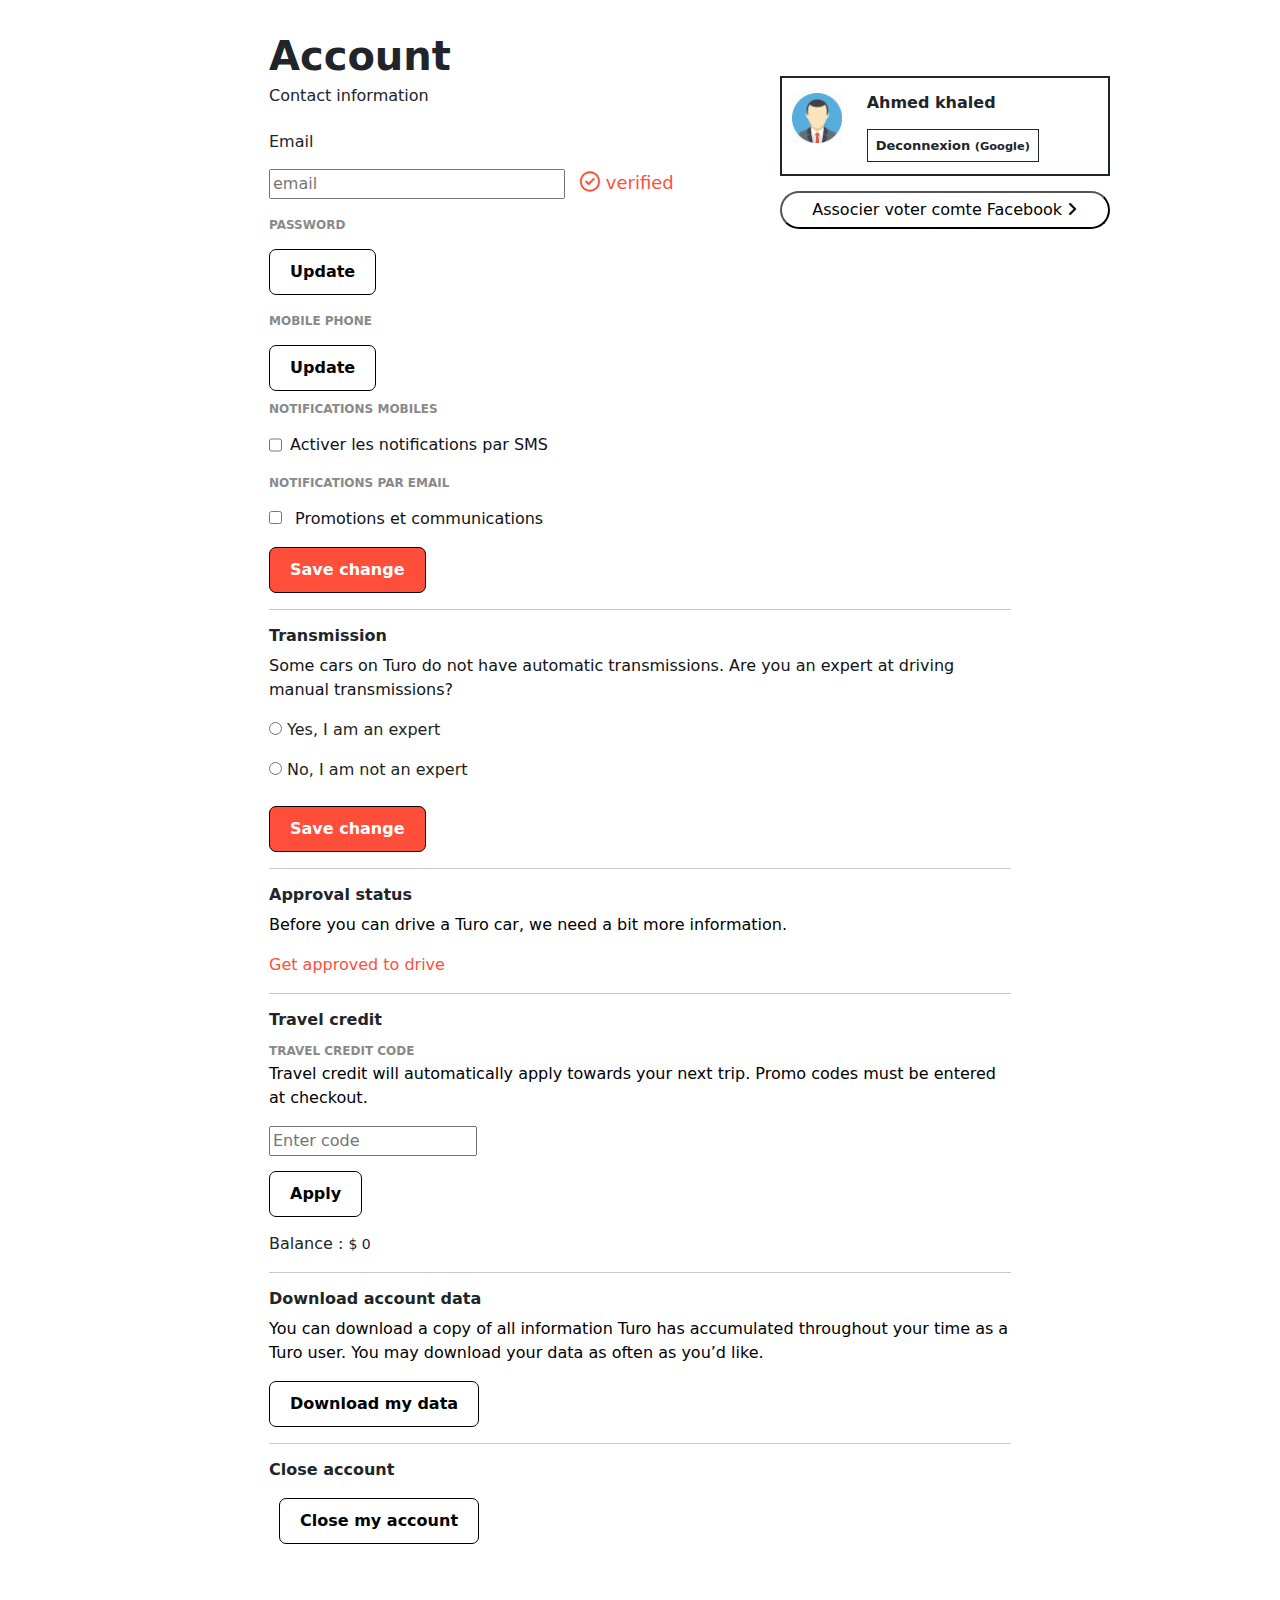
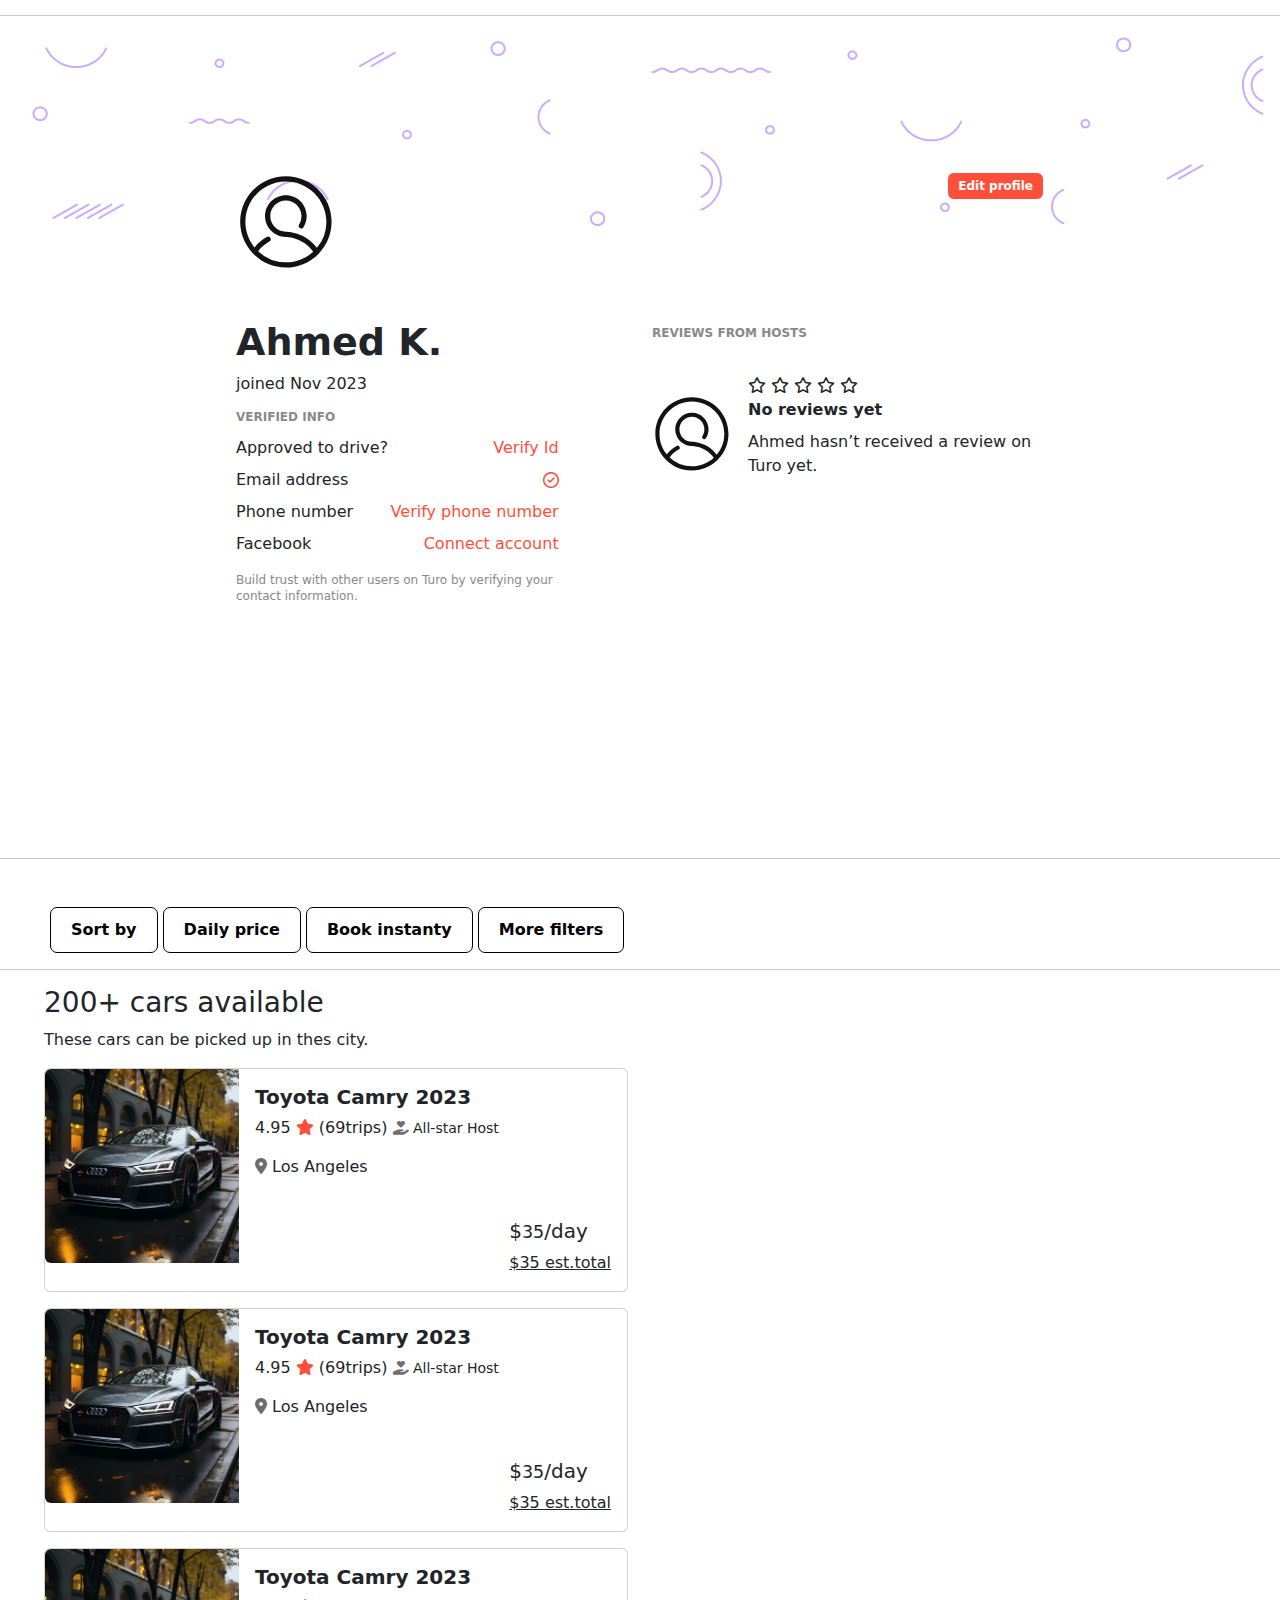
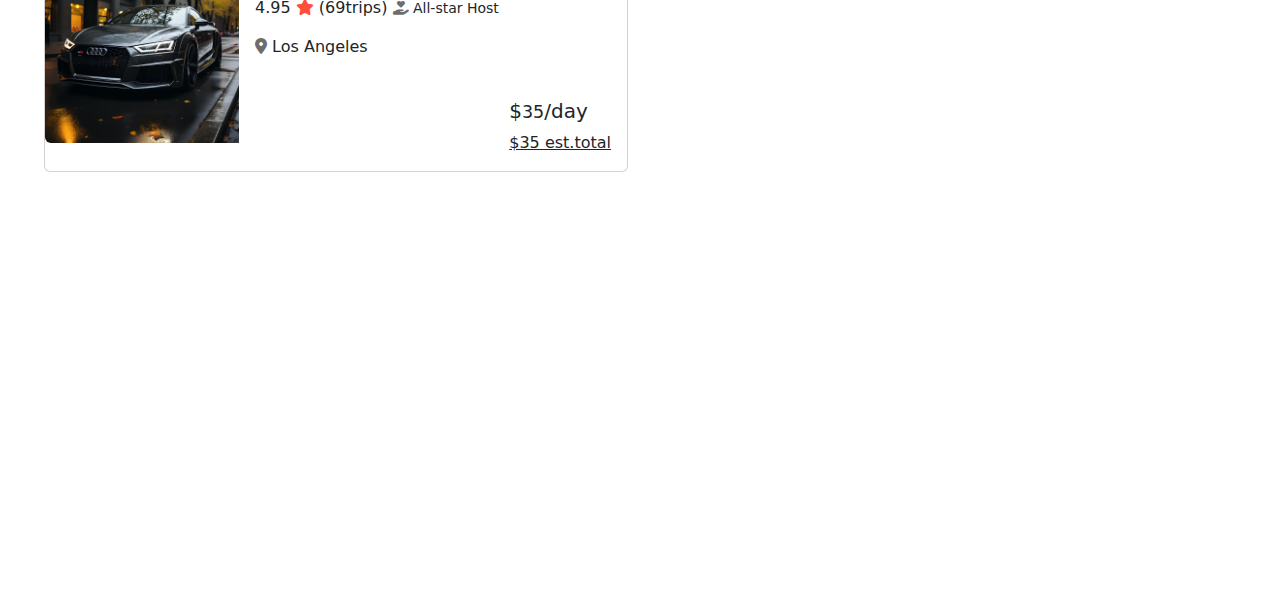
==== commit ba789a3a: "add page search" ====
--- a/about.html
+++ b/about.html
@@ -124,8 +124,9 @@
 
         </div>
     </section>
+
     <hr>
-    <section id="profile">
+    <section id="profile" class="">
         <div class="bg-banner" style="background-image: url(assets/img/banner-bg6ca604dee6032faf4f91.png);">
             <div class="container">
                 <div class=" title-img ">
@@ -179,8 +180,8 @@
                             <span>REVIEWS FROM HOSTS</span>
                             <div class="reviews d-flex">
                                 <div class="me-3">
-                                    <svg width="80px" height="90px" viewBox="0 0 48 48" fill="none" xmlns="http://www.w3.org/2000/svg"
-                                        class="css-r1jwv3" role="img" version="1.1">
+                                    <svg width="80px" height="90px" viewBox="0 0 48 48" fill="none"
+                                        xmlns="http://www.w3.org/2000/svg" class="css-r1jwv3" role="img" version="1.1">
                                         <path fill-rule="evenodd" clip-rule="evenodd"
                                             d="M10.597 38.062a19.369 19.369 0 0 0 13.342 5.314c5.057 0 9.67-1.941 13.13-5.118-4.804-7.005-12.779-7.09-13.127-7.09-5.514 0-9.997-4.484-9.997-9.993 0-5.51 4.483-9.994 9.994-9.994 5.51 0 9.994 4.483 9.994 9.994 0 1.89-.53 3.73-1.533 5.321a1.25 1.25 0 1 1-2.115-1.334 7.473 7.473 0 0 0 1.148-3.987c0-4.132-3.362-7.494-7.494-7.494s-7.494 3.362-7.494 7.494c0 4.131 3.362 7.493 7.494 7.493h.013c.54 0 9.34.124 14.879 7.75a19.351 19.351 0 0 0 4.545-12.48C43.377 13.22 34.659 4.5 23.94 4.5 13.219 4.5 4.5 13.22 4.5 23.938c0 4.643 1.637 8.911 4.363 12.258 1.79-2.386 4.128-4.028 5.886-5.03a1.25 1.25 0 1 1 1.238 2.171c-1.633.93-3.83 2.482-5.39 4.725Zm29.079 1.146a1.245 1.245 0 0 1-.225.228c-3.973 3.977-9.46 6.44-15.512 6.44C11.84 45.876 2 36.035 2 23.938 2 11.842 11.841 2 23.94 2c12.096 0 21.938 9.842 21.938 21.938 0 5.93-2.365 11.317-6.201 15.27Z"
                                             fill="#121214">
@@ -207,8 +208,107 @@
 
     </section>
 
-
-    <!-- <br><br><br><br><br><br><br><br><br><br><br><br><br><br><br><br><br><br><br><br><br><br><br><br><br><br><br><br> -->
+<hr class="mb-5">
+
+    <section id="cars-available" class="">
+        <div class="btn-filter">
+            <button> Sort by</button>
+            <button>Daily price</button>
+            <button>Book instanty</button>
+            <button>More filters</button>
+        </div>
+        <hr>
+        <div class="container-fluid search-car">
+            <div class="row">
+                <div class="col-lg-6">
+                    <div>
+                        <h3>200+ cars available</h3>
+                        <p>These cars can be picked up in thes city.</p>
+                        <div class="" >
+                            <div class="card mb-3" style="max-width: 700px;">
+                                <div class="row g-0">
+                                    <div class="col-md-4">
+                                        <img src="assets/img/prefect-car.jpg" class="img-fluid rounded-start" alt="...">
+                                    </div>
+                                    <div class="col-md-8">
+                                        <div class="card-body">
+                                            <h4 class="card-title">Toyota Camry 2023</h4>
+                                            <p class=""> 4.95 <span><i class="fa-solid fa-star"></i> </span> (69trips) <small> <i class="fa-solid fa-hand-holding-heart"></i> All-star Host </small> </p>
+                                            <span> <i class="fa-solid fa-location-dot"></i> Los Angeles</span>
+                                        </div>
+                                        <div class="d-flex mt-4">
+                                            <div class="ms-auto pe-3">
+                                                <h5>$<small>35</small>/day</h5>
+                                                <p class="text-decoration-underline">$35 est.total</p>
+                                            </div>
+                                        </div>
+                                    </div>
+                                </div>
+                            </div>
+
+                            <div class="card mb-3" style="max-width: 700px;">
+                                <div class="row g-0">
+                                    <div class="col-md-4">
+                                        <img src="assets/img/prefect-car.jpg" class="img-fluid rounded-start" alt="...">
+                                    </div>
+                                    <div class="col-md-8">
+                                        <div class="card-body">
+                                            <h4 class="card-title">Toyota Camry 2023</h4>
+                                            <p class=""> 4.95 <span><i class="fa-solid fa-star"></i> </span> (69trips) <small> <i class="fa-solid fa-hand-holding-heart"></i> All-star Host </small> </p>
+                                            <span> <i class="fa-solid fa-location-dot"></i> Los Angeles</span>
+                                        </div>
+                                        <div class="d-flex mt-4">
+                                            <div class="ms-auto pe-3">
+                                                <h5>$<small>35</small>/day</h5>
+                                                <p class="text-decoration-underline">$35 est.total</p>
+                                            </div>
+                                        </div>
+                                    </div>
+                                </div>
+                            </div>
+
+                            <div class="card mb-3" style="max-width: 700px;">
+                                <div class="row g-0">
+                                    <div class="col-md-4">
+                                        <img src="assets/img/prefect-car.jpg" class="img-fluid rounded-start" alt="...">
+                                    </div>
+                                    <div class="col-md-8">
+                                        <div class="card-body">
+                                            <h4 class="card-title">Toyota Camry 2023</h4>
+                                            <p class=""> 4.95 <span><i class="fa-solid fa-star"></i> </span> (69trips) <small> <i class="fa-solid fa-hand-holding-heart"></i> All-star Host </small> </p>
+                                            <span> <i class="fa-solid fa-location-dot"></i> Los Angeles</span>
+                                        </div>
+                                        <div class="d-flex mt-4">
+                                            <div class="ms-auto pe-3">
+                                                <h5>$<small>35</small>/day</h5>
+                                                <p class="text-decoration-underline">$35 est.total</p>
+                                            </div>
+                                        </div>
+                                    </div>
+                                </div>
+                            </div>
+                                
+                    
+                        </div>
+                    </div>
+                </div>
+
+                <div class="col-lg-5">
+                    <div>
+                        <iframe
+                            src="https://www.google.com/maps/embed?pb=!1m14!1m12!1m3!1d13746.695437199416!2d31.044976250000005!3d30.530260049999992!2m3!1f0!2f0!3f0!3m2!1i1024!2i768!4f13.1!5e0!3m2!1sar!2seg!4v1706294293625!5m2!1sar!2seg"
+                            width="730" height="600" style="border:0;" allowfullscreen="" loading="lazy"
+                            referrerpolicy="no-referrer-when-downgrade">
+                        </iframe>
+                    </div>
+                </div>
+            </div>
+
+        </div>
+    </section>
+
+
+<br><br><br><br><br><br><br><br><br><br><br><br><br><br><br><br><br>
 
     <!-- -------------------- bootstrap js ------------------------ -->
     <script src="./assets/js/bootstrap.bundle.min.js"></script>
--- a/assets/css/style.css
+++ b/assets/css/style.css
@@ -7,7 +7,7 @@
   transition: all 1s ease-in-out;
 }
 
-#account .container .Close-account button, #account .container .Download-account-data button, #account .container .Travelcredit .code button, #account .container .btn-save-change, #account .container .password-Update button, #account .container .PHONE-Update button {
+#cars-available .btn-filter button, #account .container .Close-account button, #account .container .Download-account-data button, #account .container .Travelcredit .code button, #account .container .btn-save-change, #account .container .password-Update button, #account .container .PHONE-Update button {
   border: 1px solid #000000;
   background-color: transparent;
   border-radius: 7px;
@@ -1308,13 +1308,10 @@
   }
 }
 
-#profile {
-  padding: 40px 0;
-}
 #profile .bg-banner {
   background-repeat: no-repeat;
-  height: 40vh;
-  padding: 40px 0;
+  min-height: 90vh;
+  padding: 40px 0 0;
 }
 #profile .bg-banner .container {
   width: 65%;
@@ -1413,7 +1410,6 @@
   }
   #profile .bg-banner {
     padding: 10px 0;
-    height: 30vh !important;
   }
   #profile .title-img {
     display: block !important;
@@ -1435,4 +1431,59 @@
   }
 }
 
+#cars-available {
+  height: 100vh;
+}
+#cars-available .btn-filter {
+  margin-left: 50px;
+}
+#cars-available .search-car {
+  width: 95%;
+  margin: auto;
+}
+#cars-available .search-car .card .card-body h4 {
+  font-size: 20px;
+  font-weight: 700;
+  line-height: 24px;
+}
+#cars-available .search-car .card .card-body p {
+  font-size: 16px;
+  font-weight: 500;
+  line-height: 22px;
+}
+#cars-available .search-car .card .card-body p .fa-star {
+  color: #FF4F3B;
+}
+#cars-available .search-car .card .card-body p .fa-hand-holding-heart {
+  color: #6D6D6D;
+}
+#cars-available .search-car .card .card-body span i {
+  color: #6D6D6D;
+}
+@media (max-width: 768px) {
+  #cars-available .card .card-body h4 {
+    font-size: 15px;
+    font-weight: 400;
+    line-height: 20px;
+  }
+  #cars-available .card .card-body p {
+    font-size: 12px;
+    font-weight: 300;
+    line-height: 20px;
+  }
+  #cars-available .card .card-body p .fa-star {
+    color: #FF4F3B;
+  }
+  #cars-available .card .card-body p .fa-hand-holding-heart {
+    color: #6D6D6D;
+  }
+  #cars-available .card .card-body span i {
+    color: #6D6D6D;
+  }
+  #cars-available iframe {
+    height: auto;
+    width: 100% !important;
+  }
+}
+
 /*# sourceMappingURL=style.css.map */
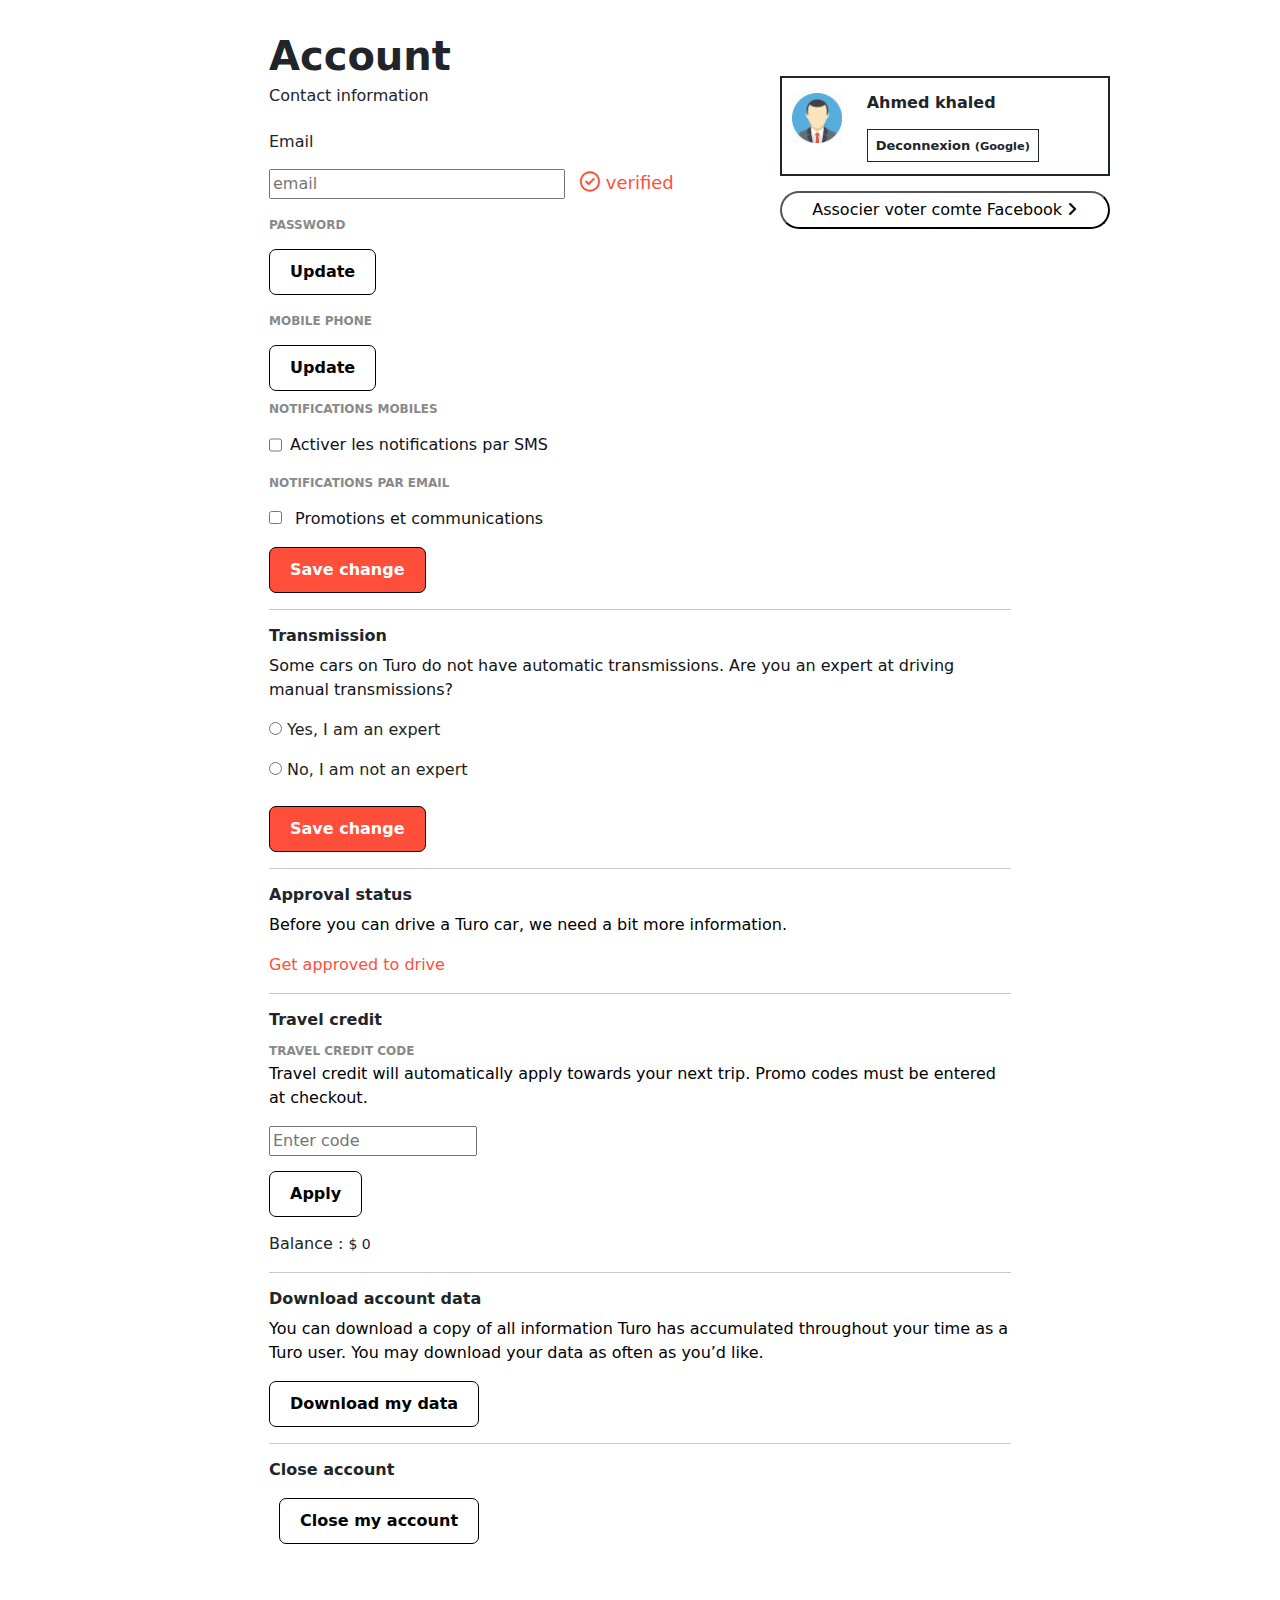
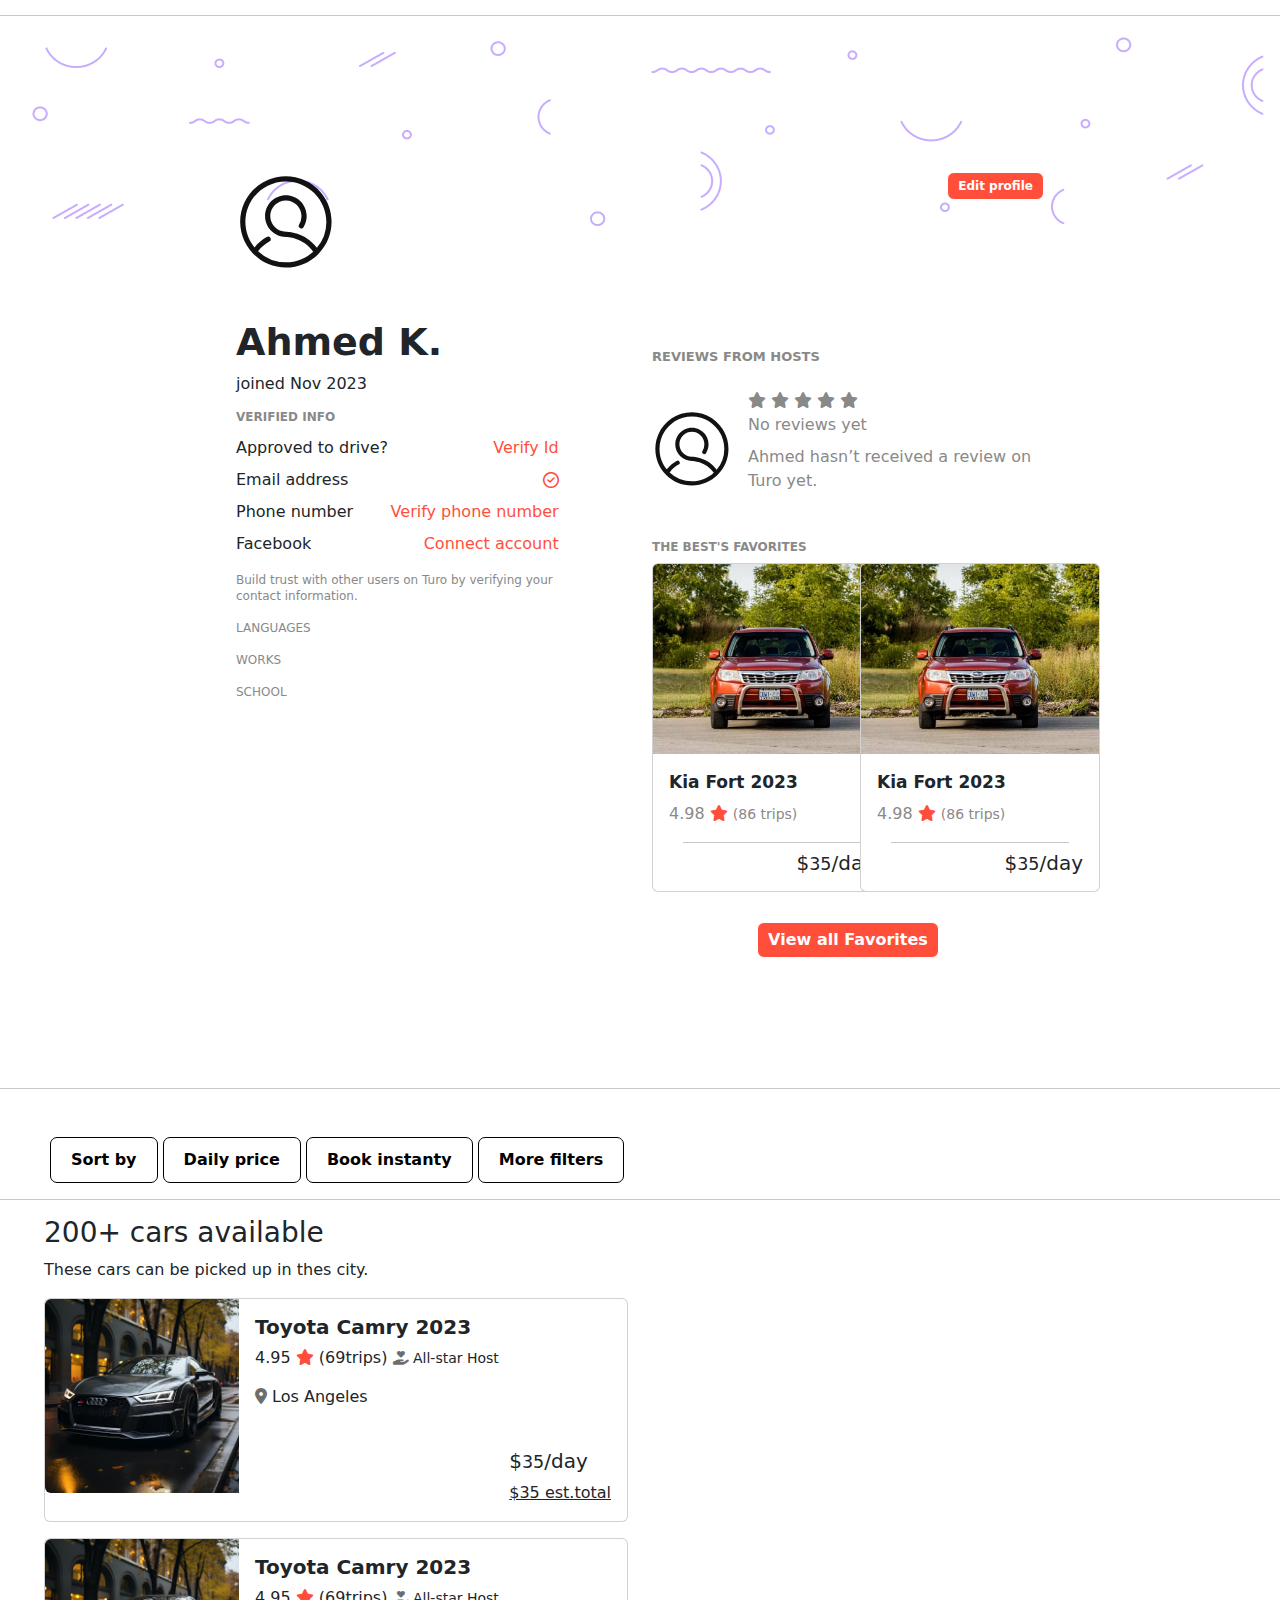
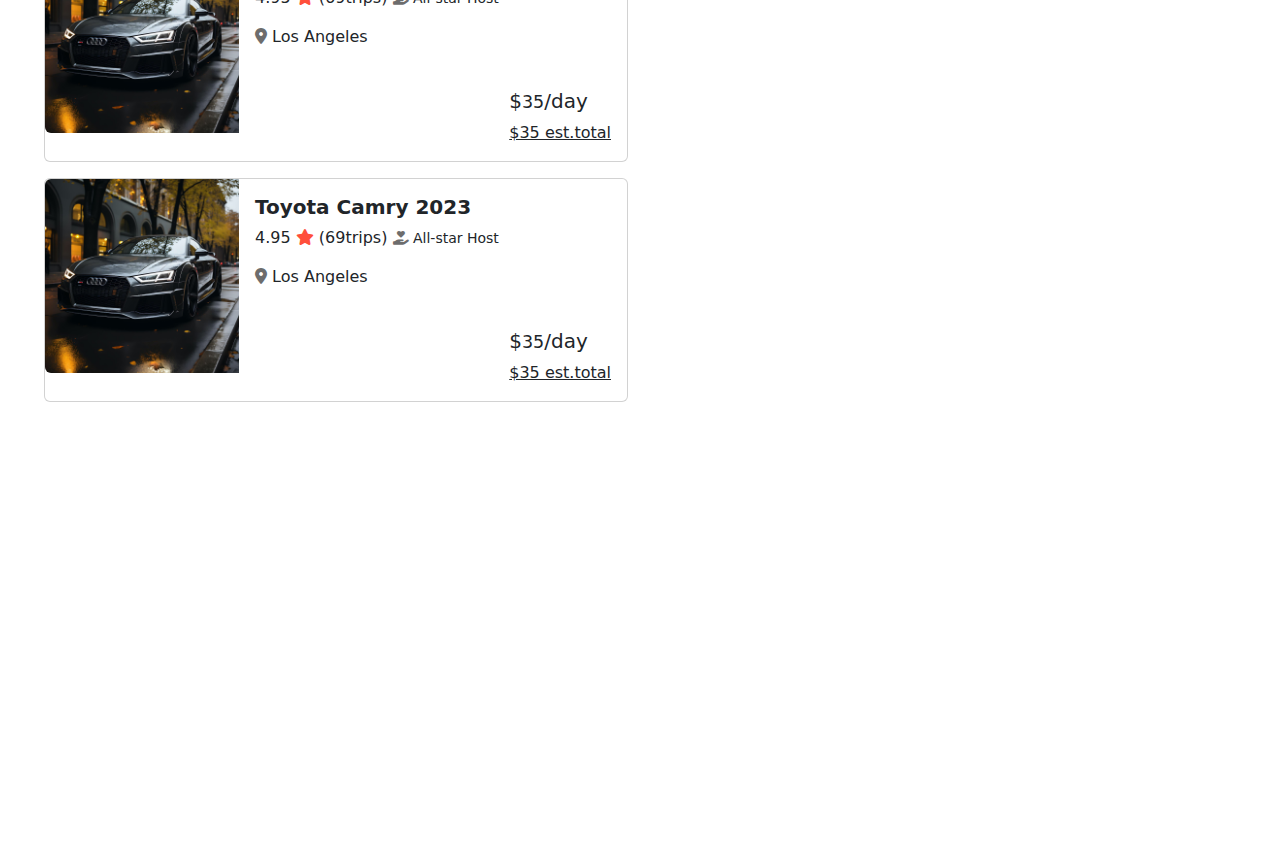
==== commit 4dd25d16: "add page edit user" ====
--- a/about.html
+++ b/about.html
@@ -143,7 +143,6 @@
 
 
                 <div class="row pt-5">
-
                     <div class="col-lg-5 ">
                         <div class="lt-profile">
                             <div class="">
@@ -173,33 +172,79 @@
                                 <p>Build trust with other users on Turo by verifying your contact information.</p>
                             </div>
 
+                            <div>
+                                <p>LANGUAGES</p>
+                                <p>WORKS</p>
+                                <p>SCHOOL</p>
+                            </div>
+
                         </div>
                     </div>
                     <div class="col-lg-6 offset-1 ">
                         <div class="rt-reviews">
-                            <span>REVIEWS FROM HOSTS</span>
-                            <div class="reviews d-flex">
-                                <div class="me-3">
-                                    <svg width="80px" height="90px" viewBox="0 0 48 48" fill="none"
-                                        xmlns="http://www.w3.org/2000/svg" class="css-r1jwv3" role="img" version="1.1">
-                                        <path fill-rule="evenodd" clip-rule="evenodd"
-                                            d="M10.597 38.062a19.369 19.369 0 0 0 13.342 5.314c5.057 0 9.67-1.941 13.13-5.118-4.804-7.005-12.779-7.09-13.127-7.09-5.514 0-9.997-4.484-9.997-9.993 0-5.51 4.483-9.994 9.994-9.994 5.51 0 9.994 4.483 9.994 9.994 0 1.89-.53 3.73-1.533 5.321a1.25 1.25 0 1 1-2.115-1.334 7.473 7.473 0 0 0 1.148-3.987c0-4.132-3.362-7.494-7.494-7.494s-7.494 3.362-7.494 7.494c0 4.131 3.362 7.493 7.494 7.493h.013c.54 0 9.34.124 14.879 7.75a19.351 19.351 0 0 0 4.545-12.48C43.377 13.22 34.659 4.5 23.94 4.5 13.219 4.5 4.5 13.22 4.5 23.938c0 4.643 1.637 8.911 4.363 12.258 1.79-2.386 4.128-4.028 5.886-5.03a1.25 1.25 0 1 1 1.238 2.171c-1.633.93-3.83 2.482-5.39 4.725Zm29.079 1.146a1.245 1.245 0 0 1-.225.228c-3.973 3.977-9.46 6.44-15.512 6.44C11.84 45.876 2 36.035 2 23.938 2 11.842 11.841 2 23.94 2c12.096 0 21.938 9.842 21.938 21.938 0 5.93-2.365 11.317-6.201 15.27Z"
-                                            fill="#121214">
-                                        </path>
-                                    </svg>
-                                </div>
-                                <div>
-                                    <div class="rait">
-                                        <i class="fa-solid fa-star"></i>
-                                        <i class="fa-solid fa-star"></i>
-                                        <i class="fa-solid fa-star"></i>
-                                        <i class="fa-solid fa-star"></i>
-                                        <i class="fa-solid fa-star"></i>
-                                    </div>
-                                    <h6>No reviews yet</h6>
-                                    <p>Ahmed hasn’t received a review on Turo yet.</p>
-                                </div>
-                            </div>
+                            <div class="mt-4 reviews-hosts">
+                                <small>REVIEWS FROM HOSTS</small>
+                                <div class="reviews ">
+                                    <div class="me-3">
+                                        <svg width="80px" height="90px" viewBox="0 0 48 48" fill="none" xmlns="http://www.w3.org/2000/svg"
+                                            class="css-r1jwv3" role="img" version="1.1">
+                                            <path fill-rule="evenodd" clip-rule="evenodd"
+                                                d="M10.597 38.062a19.369 19.369 0 0 0 13.342 5.314c5.057 0 9.67-1.941 13.13-5.118-4.804-7.005-12.779-7.09-13.127-7.09-5.514 0-9.997-4.484-9.997-9.993 0-5.51 4.483-9.994 9.994-9.994 5.51 0 9.994 4.483 9.994 9.994 0 1.89-.53 3.73-1.533 5.321a1.25 1.25 0 1 1-2.115-1.334 7.473 7.473 0 0 0 1.148-3.987c0-4.132-3.362-7.494-7.494-7.494s-7.494 3.362-7.494 7.494c0 4.131 3.362 7.493 7.494 7.493h.013c.54 0 9.34.124 14.879 7.75a19.351 19.351 0 0 0 4.545-12.48C43.377 13.22 34.659 4.5 23.94 4.5 13.219 4.5 4.5 13.22 4.5 23.938c0 4.643 1.637 8.911 4.363 12.258 1.79-2.386 4.128-4.028 5.886-5.03a1.25 1.25 0 1 1 1.238 2.171c-1.633.93-3.83 2.482-5.39 4.725Zm29.079 1.146a1.245 1.245 0 0 1-.225.228c-3.973 3.977-9.46 6.44-15.512 6.44C11.84 45.876 2 36.035 2 23.938 2 11.842 11.841 2 23.94 2c12.096 0 21.938 9.842 21.938 21.938 0 5.93-2.365 11.317-6.201 15.27Z"
+                                                fill="#121214">
+                                            </path>
+                                        </svg>
+                                    </div>
+                                    <div>
+                                        <div class="rait">
+                                            <i class="fa-solid fa-star"></i>
+                                            <i class="fa-solid fa-star"></i>
+                                            <i class="fa-solid fa-star"></i>
+                                            <i class="fa-solid fa-star"></i>
+                                            <i class="fa-solid fa-star"></i>
+                                        </div>
+                                        <h6>No reviews yet</h6>
+                                        <p>Ahmed hasn’t received a review on Turo yet.</p>
+                                    </div>
+                                </div>
+                            </div>
+
+                            <div class="favorites-card">
+                                <h4>THE BEST'S FAVORITES</h4>
+                                <div class="row">
+                                    <div class="col-lg-6 ">
+                                        <div class="card" style="width: 15rem;">
+                                            <img src="assets/img/image_make_subaru-2x.jpg" class="card-img-top" alt="...">
+                                            <div class="card-body">
+                                                <h6>Kia Fort 2023</h6>
+                                                <p class="card-text">4.98 <i class="fa-solid fa-star"></i> <small>(86 trips)</small></p>
+                                            </div>
+                                            <hr class="w-75 m-auto">
+                                            <div class="d-flex py-2">
+                                                <h5 class="ms-auto pe-3">$<small>35</small>/day</h5>
+                                            </div>
+                                        </div>
+                                    </div>
+
+                                    <div class="col-lg-6">
+                                        <div class="card" style="width: 15rem;">
+                                            <img src="assets/img/image_make_subaru-2x.jpg" class="card-img-top" alt="...">
+                                            <div class="card-body">
+                                                <h6>Kia Fort 2023</h6>
+                                                <p class="card-text">4.98 <i class="fa-solid fa-star"></i> <small>(86 trips)</small></p>
+                                            </div>
+                                            <hr class="w-75 m-auto">
+                                            <div class="d-flex py-2">
+                                                <h5 class="ms-auto pe-3">$<small>35</small>/day</h5>
+                                            </div>
+                                        </div>
+                                    </div>
+                                </div>
+                                <div class="favorites-buttons">
+                                    <button>View all Favorites</button>
+                                </div>
+                            </div>
+
+
                         </div>
                     </div>
                 </div>
--- a/assets/css/style.css
+++ b/assets/css/style.css
@@ -1383,26 +1383,73 @@
   line-height: 16px;
   color: #898989;
 }
-#profile .bg-banner .container .rt-reviews .reviews {
-  display: flex;
-  align-items: center;
-  margin-top: 30px;
-}
-#profile .bg-banner .container .rt-reviews span {
+#profile .bg-banner .container .rt-reviews h4 {
   font-size: 12px;
   font-weight: 900;
   line-height: 16px;
   color: #898989;
 }
-#profile .bg-banner .container .rt-reviews .rait i {
+#profile .bg-banner .container .rt-reviews p {
   font-size: 16px;
   font-weight: 400;
-  color: #231f20;
-}
-#profile .bg-banner .container .rt-reviews h6 {
-  font-size: 16px;
+  line-height: 24px;
+}
+#profile .bg-banner .container .rt-reviews .reviews-hosts small {
+  font-size: 13px;
   font-weight: 700;
   line-height: 24px;
+  color: #898989 !important;
+}
+#profile .bg-banner .container .rt-reviews .reviews-hosts .reviews {
+  display: flex;
+  align-items: center;
+  margin-top: 20px;
+}
+#profile .bg-banner .container .rt-reviews .reviews-hosts .reviews .rait i {
+  color: #898989;
+}
+#profile .bg-banner .container .rt-reviews .reviews-hosts .reviews h6, #profile .bg-banner .container .rt-reviews .reviews-hosts .reviews p {
+  font-size: 16px;
+  font-weight: 400;
+  line-height: 24px;
+  color: #898989;
+}
+#profile .bg-banner .container .rt-reviews .favorites-card {
+  margin-top: 30px;
+}
+#profile .bg-banner .container .rt-reviews .favorites-card .card h6 {
+  font-size: 17px;
+  font-weight: 900;
+  line-height: 24px;
+}
+#profile .bg-banner .container .rt-reviews .favorites-card .card p {
+  font-size: 16px;
+  font-weight: 400;
+  line-height: 24px;
+  color: #898989;
+}
+#profile .bg-banner .container .rt-reviews .favorites-card .card p i {
+  color: #FF4F3B;
+}
+#profile .bg-banner .container .rt-reviews .favorites-card .favorites-buttons {
+  margin: 20px auto;
+  display: flex;
+  justify-content: center;
+}
+#profile .bg-banner .container .rt-reviews .favorites-card .favorites-buttons button {
+  border: 0.5px solid;
+  border-radius: 7px;
+  padding: 9px 10px;
+  margin: 10px auto;
+  color: #FFF;
+  font-size: 16px;
+  font-weight: 700;
+  line-height: 16px;
+  background-color: #FF4F3B;
+  transition: all 1s;
+}
+#profile .bg-banner .container .rt-reviews .favorites-card .favorites-buttons button:hover {
+  background: -webkit-linear-gradient(45deg, #be685e, #ff5805);
 }
 @media (max-width: 768px) {
   #profile {
@@ -1486,4 +1533,216 @@
   }
 }
 
+#edit {
+  margin: 60px auto;
+}
+#edit .bg-banner {
+  background-repeat: no-repeat;
+  min-height: 90vh;
+  padding: 65px 0 0;
+}
+#edit .cont-edit {
+  width: 65%;
+}
+#edit .cont-edit .title-img {
+  display: flex;
+  justify-content: space-between;
+  align-items: center;
+}
+#edit .cont-edit .title-img button:first-child {
+  border: 0.5px solid;
+  border-radius: 7px;
+  padding: 5px 10px;
+  color: #FFF;
+  font-size: 12px;
+  font-weight: 700;
+  line-height: 16px;
+  background-color: #FF4F3B;
+  transition: all 1s;
+}
+#edit .cont-edit .title-img button:first-child:hover {
+  background: -webkit-linear-gradient(45deg, #be685e, #ff5805);
+}
+#edit .cont-edit .title-img button:last-child {
+  border: 0.5px solid;
+  border-radius: 7px;
+  padding: 5px 10px;
+  font-size: 12px;
+  font-weight: 700;
+  line-height: 16px;
+  transition: all 1s;
+}
+#edit .cont-edit .title-img button:last-child:hover {
+  background: -webkit-linear-gradient(45deg, #be685e, #ff5805);
+}
+#edit .cont-edit .lt-edit {
+  margin-top: 15px;
+}
+#edit .cont-edit .lt-edit button {
+  border: 0.5px solid;
+  border-radius: 7px;
+  padding: 9px 10px;
+  margin: 10px auto;
+  color: #FFF;
+  font-size: 16px;
+  font-weight: 700;
+  line-height: 16px;
+  background-color: #FF4F3B;
+  transition: all 1s;
+}
+#edit .cont-edit .lt-edit button:hover {
+  background: -webkit-linear-gradient(45deg, #be685e, #ff5805);
+}
+#edit .cont-edit .lt-edit p {
+  font-size: 12px;
+  font-weight: 400;
+  line-height: 18px;
+  color: #949494;
+}
+#edit .cont-edit .lt-edit h4 {
+  font-size: 38px;
+  font-weight: 900;
+  line-height: 44px;
+}
+#edit .cont-edit .lt-edit .lives {
+  margin: 30px auto;
+}
+#edit .cont-edit .lt-edit .lives p {
+  font-size: 12px;
+  font-weight: 900;
+  line-height: 16px;
+  color: #898989;
+}
+#edit .cont-edit .lt-edit .lives p:last-child {
+  margin-top: 10px;
+  font-size: 13px;
+  font-weight: 400;
+  line-height: 20px;
+  color: #949494;
+}
+#edit .cont-edit .lt-edit .item-info {
+  display: flex;
+  justify-content: space-between;
+}
+#edit .cont-edit .lt-edit .item-info h6 {
+  font-size: 16px;
+  font-weight: 400;
+  line-height: 24px;
+}
+#edit .cont-edit .lt-edit .item-info a {
+  text-decoration: none;
+  color: #FF4F3B;
+  font-size: 16px;
+  font-weight: 500;
+  line-height: 24px;
+  transition: all 1s ease-in-out;
+}
+#edit .cont-edit .lt-edit .item-info a:hover {
+  text-decoration: underline;
+}
+#edit .cont-edit .lt-edit .item-info i {
+  font-size: 16px;
+  font-weight: 500;
+  line-height: 24px;
+  color: #FF4F3B;
+}
+#edit .cont-edit .lt-edit form label {
+  font-size: 12px;
+  font-weight: 900;
+  line-height: 16px;
+  color: #898989;
+  padding: 20px 0;
+}
+#edit .cont-edit .lt-edit form input {
+  border-radius: 0px;
+}
+#edit .cont-edit .rt-edit h4 {
+  font-size: 12px;
+  font-weight: 900;
+  line-height: 16px;
+  color: #898989;
+}
+#edit .cont-edit .rt-edit p {
+  font-size: 16px;
+  font-weight: 400;
+  line-height: 24px;
+}
+#edit .cont-edit .rt-edit .reviews-hosts small {
+  font-size: 13px;
+  font-weight: 700;
+  line-height: 24px;
+  color: #898989 !important;
+}
+#edit .cont-edit .rt-edit .reviews-hosts .reviews {
+  display: flex;
+  align-items: center;
+  margin-top: 20px;
+}
+#edit .cont-edit .rt-edit .reviews-hosts .reviews .rait i {
+  color: #898989;
+}
+#edit .cont-edit .rt-edit .reviews-hosts .reviews h6, #edit .cont-edit .rt-edit .reviews-hosts .reviews p {
+  font-size: 16px;
+  font-weight: 400;
+  line-height: 24px;
+  color: #898989;
+}
+#edit .cont-edit .rt-edit .favorites-card {
+  margin-top: 30px;
+}
+#edit .cont-edit .rt-edit .favorites-card .card h6 {
+  font-size: 17px;
+  font-weight: 900;
+  line-height: 24px;
+}
+#edit .cont-edit .rt-edit .favorites-card .card p {
+  font-size: 16px;
+  font-weight: 400;
+  line-height: 24px;
+  color: #898989;
+}
+#edit .cont-edit .rt-edit .favorites-card .card p i {
+  color: #FF4F3B;
+}
+#edit .cont-edit .rt-edit .favorites-card .favorites-buttons {
+  margin: 20px auto;
+  display: flex;
+  justify-content: center;
+}
+#edit .cont-edit .rt-edit .favorites-card .favorites-buttons button {
+  border: 0.5px solid;
+  border-radius: 7px;
+  padding: 9px 10px;
+  margin: 10px auto;
+  color: #FFF;
+  font-size: 16px;
+  font-weight: 700;
+  line-height: 16px;
+  background-color: #FF4F3B;
+  transition: all 1s;
+}
+#edit .cont-edit .rt-edit .favorites-card .favorites-buttons button:hover {
+  background: -webkit-linear-gradient(45deg, #be685e, #ff5805);
+}
+@media (max-width: 768px) {
+  #edit .lt-edit h4 {
+    font-size: 22px !important;
+  }
+  #edit .offset-1 {
+    margin: 0px !important;
+  }
+  #edit .cont-edit {
+    width: 90%;
+  }
+  #edit .reviews {
+    display: initial !important;
+  }
+  #edit textarea {
+    width: 100%;
+  }
+  #edit .favorites-card .col-lg-6 {
+    margin: 5px auto;
+  }
+}
+
 /*# sourceMappingURL=style.css.map */
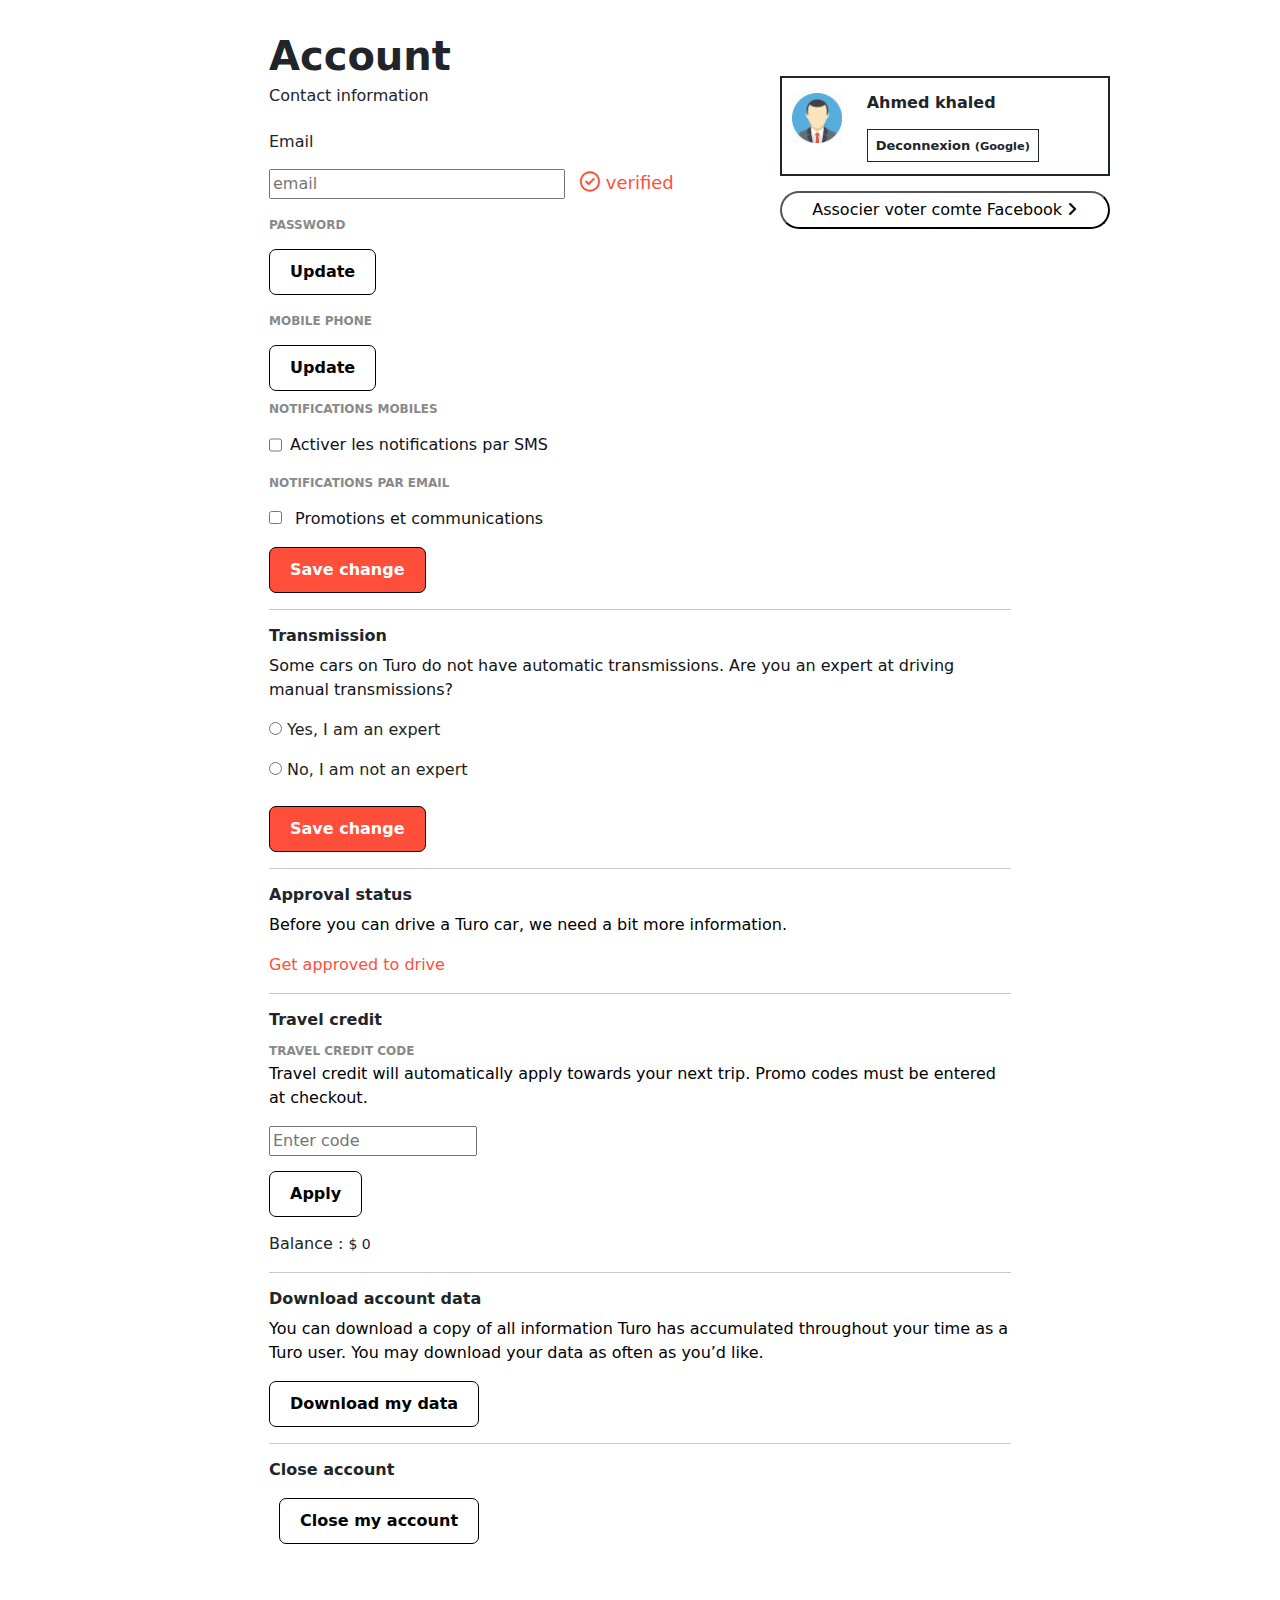
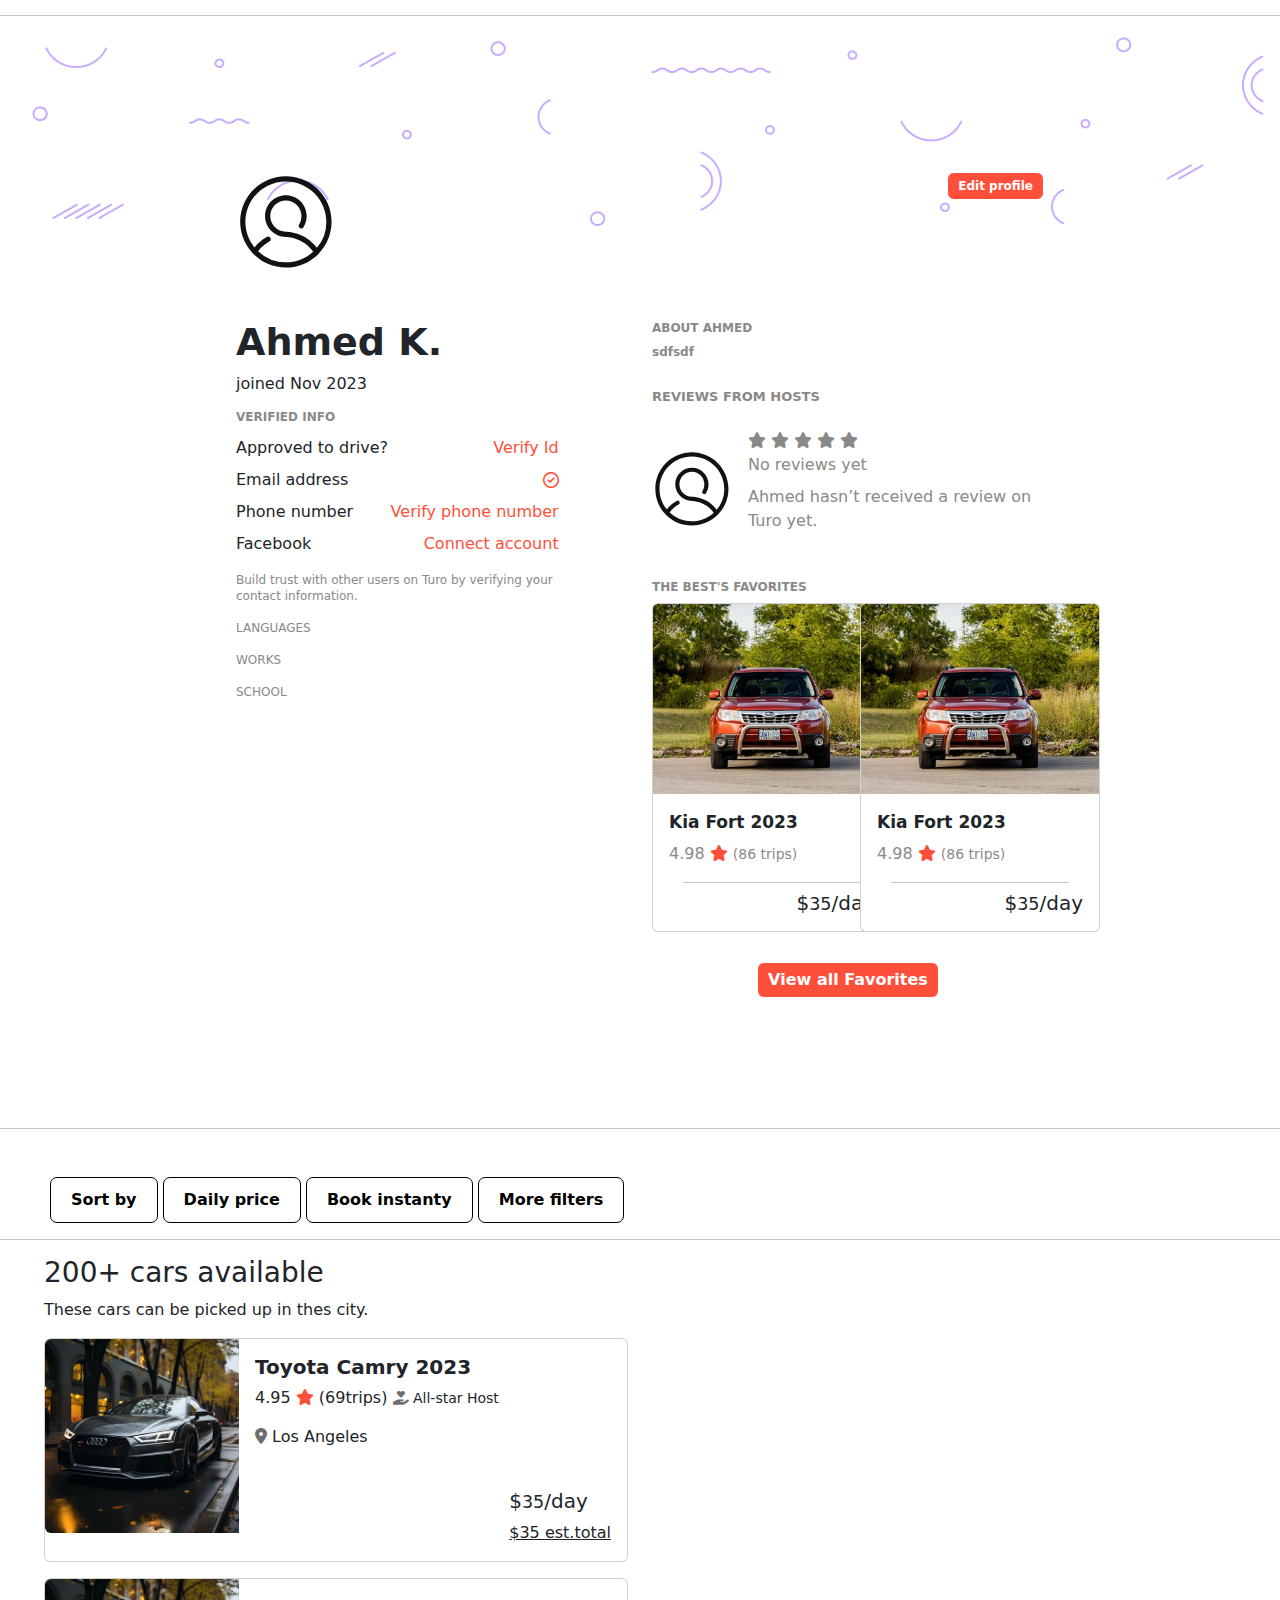
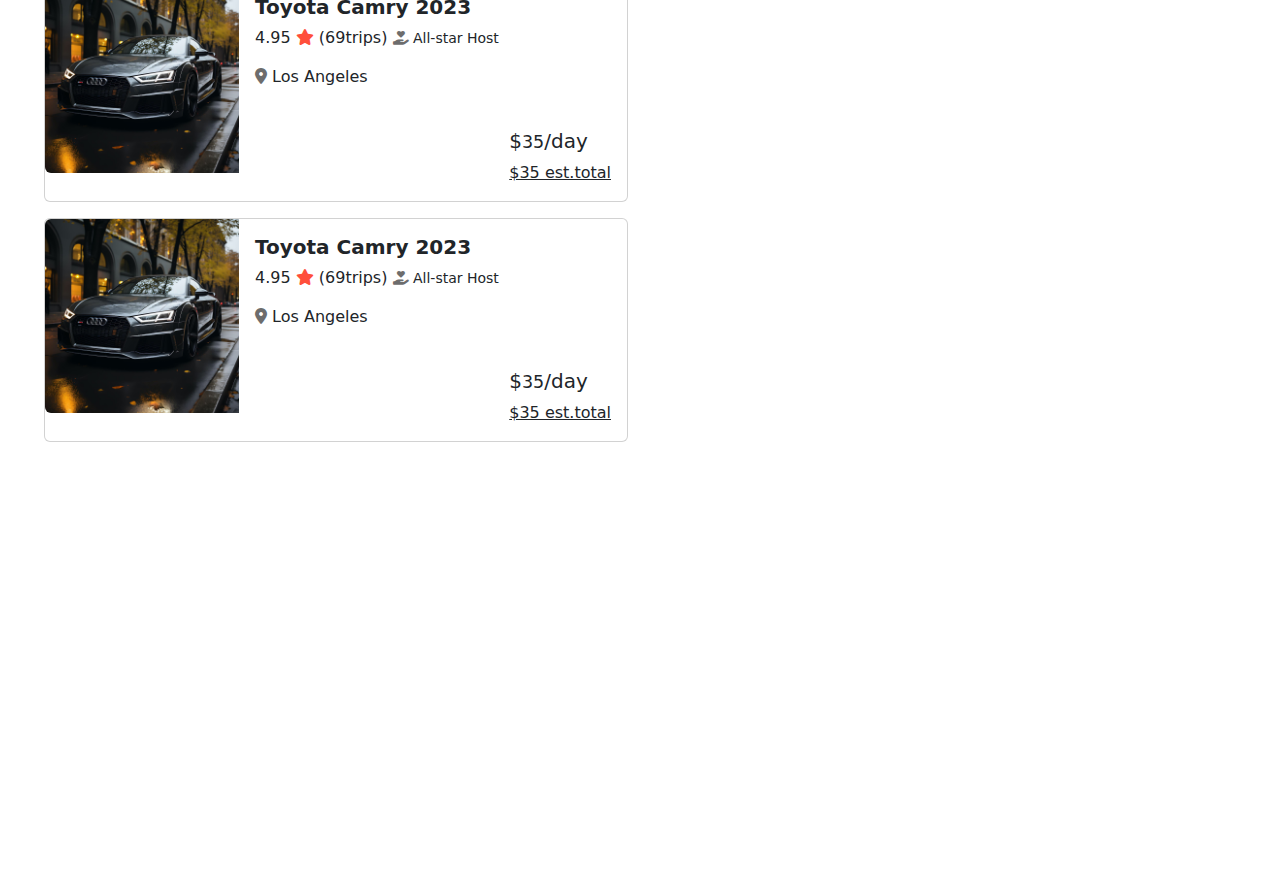
==== commit e4329fc4: "update some details" ====
--- a/about.html
+++ b/about.html
@@ -182,6 +182,8 @@
                     </div>
                     <div class="col-lg-6 offset-1 ">
                         <div class="rt-reviews">
+                            <h4>ABOUT AHMED</h4>
+                            <p>sdfsdf</p>
                             <div class="mt-4 reviews-hosts">
                                 <small>REVIEWS FROM HOSTS</small>
                                 <div class="reviews ">
--- a/assets/css/style.css
+++ b/assets/css/style.css
@@ -1383,16 +1383,11 @@
   line-height: 16px;
   color: #898989;
 }
-#profile .bg-banner .container .rt-reviews h4 {
+#profile .bg-banner .container .rt-reviews h4, #profile .bg-banner .container .rt-reviews p {
   font-size: 12px;
   font-weight: 900;
   line-height: 16px;
   color: #898989;
-}
-#profile .bg-banner .container .rt-reviews p {
-  font-size: 16px;
-  font-weight: 400;
-  line-height: 24px;
 }
 #profile .bg-banner .container .rt-reviews .reviews-hosts small {
   font-size: 13px;
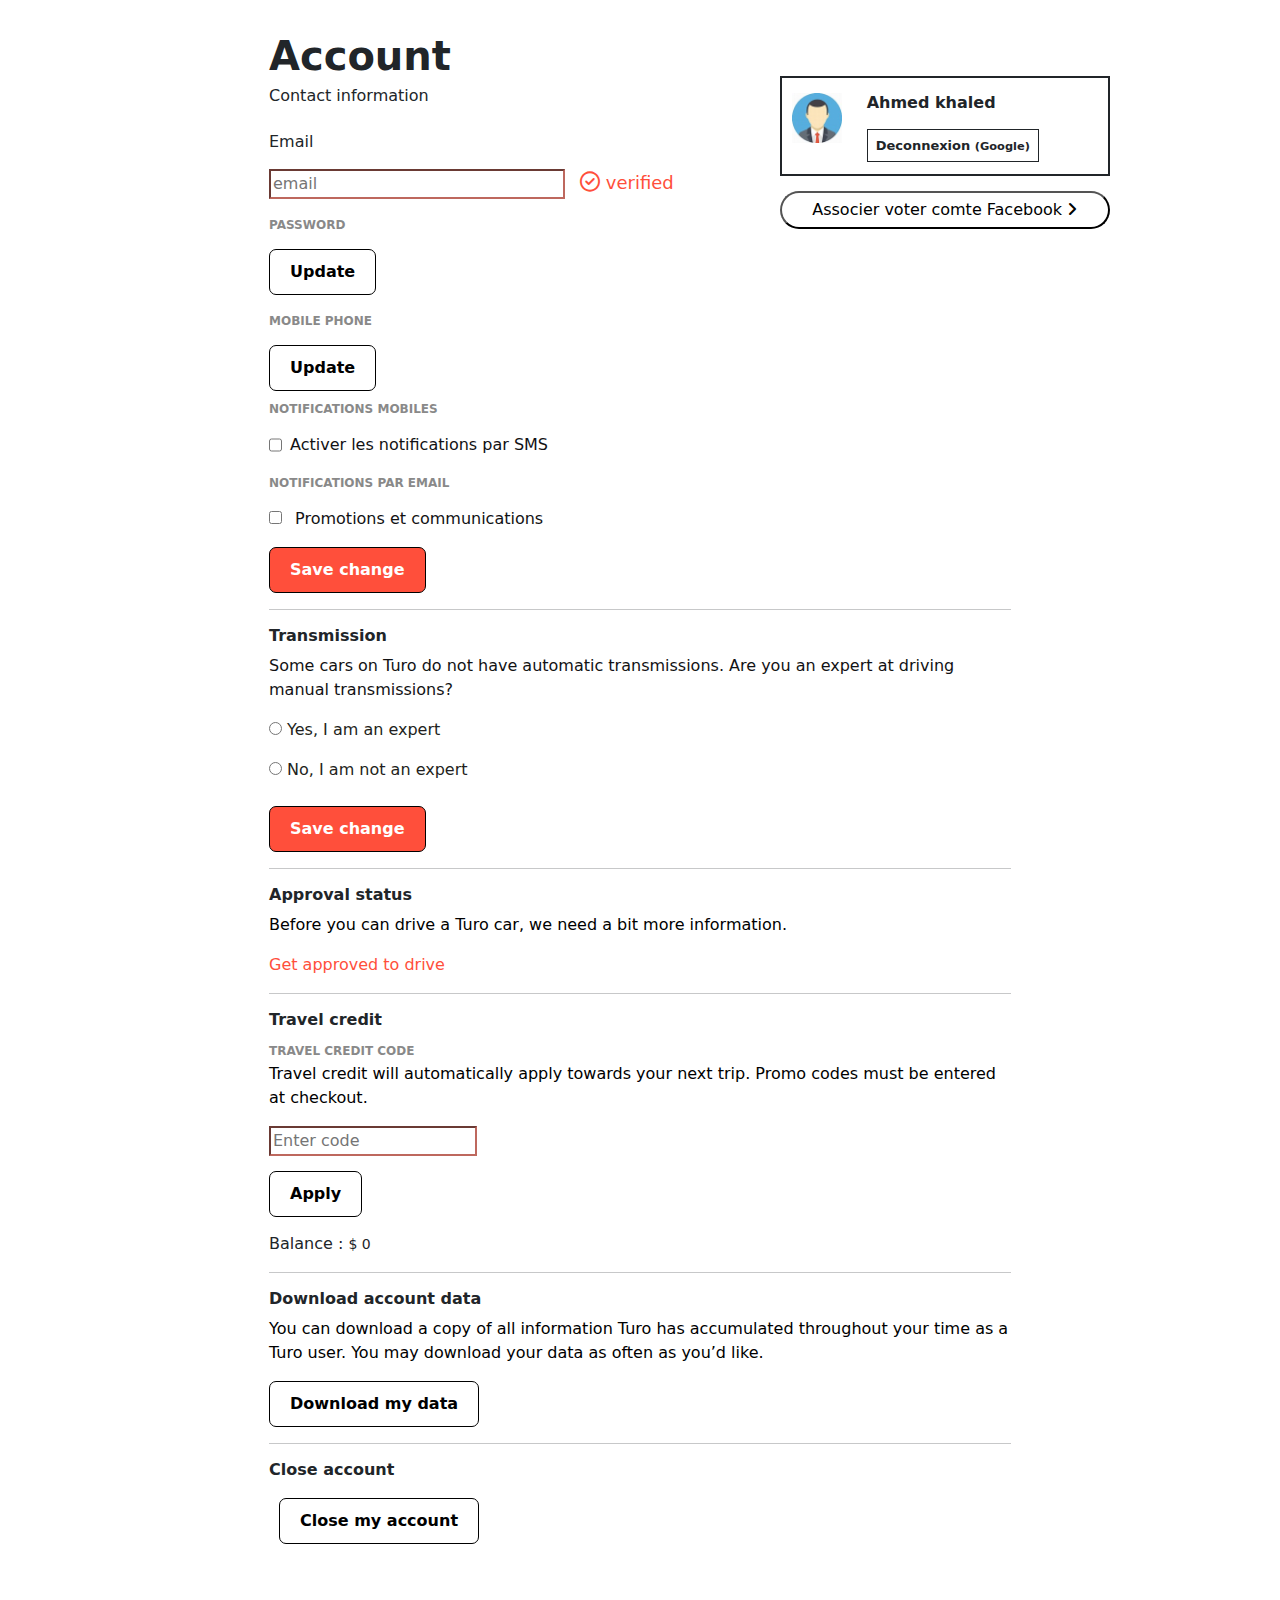
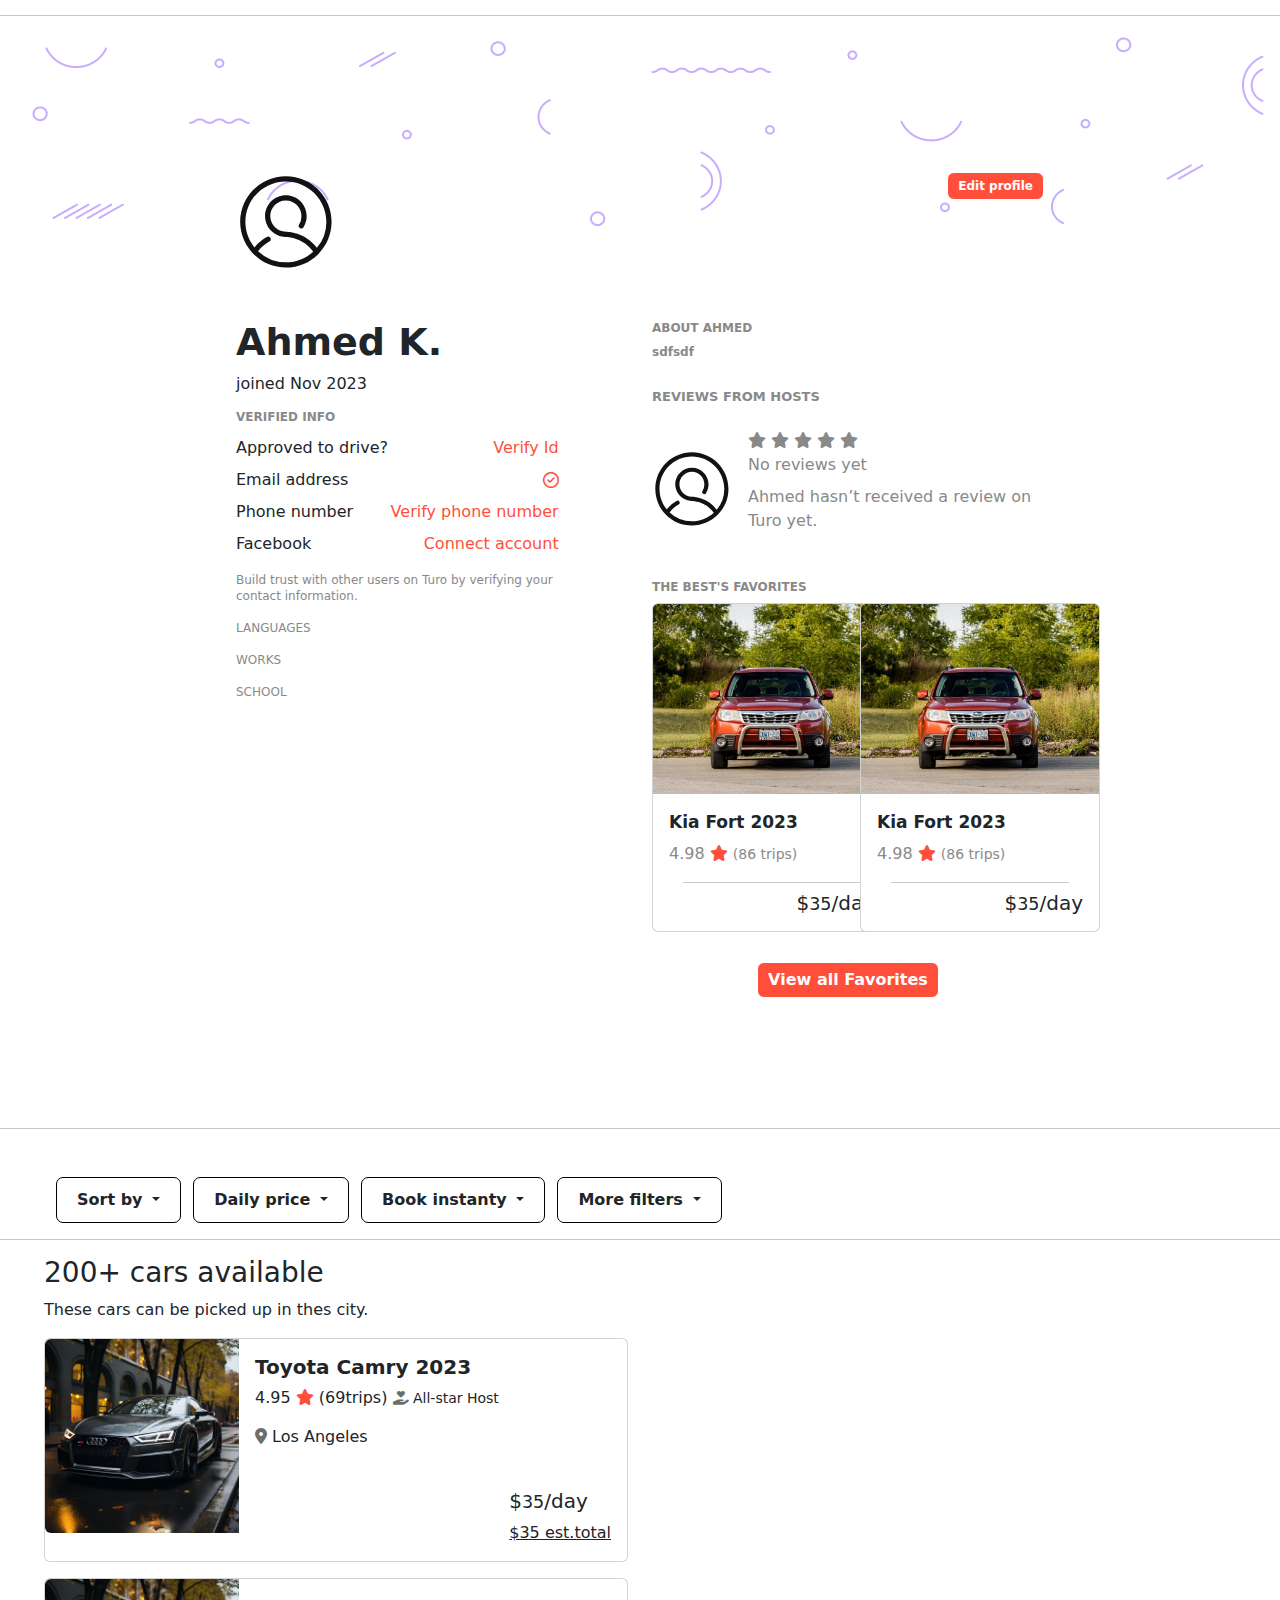
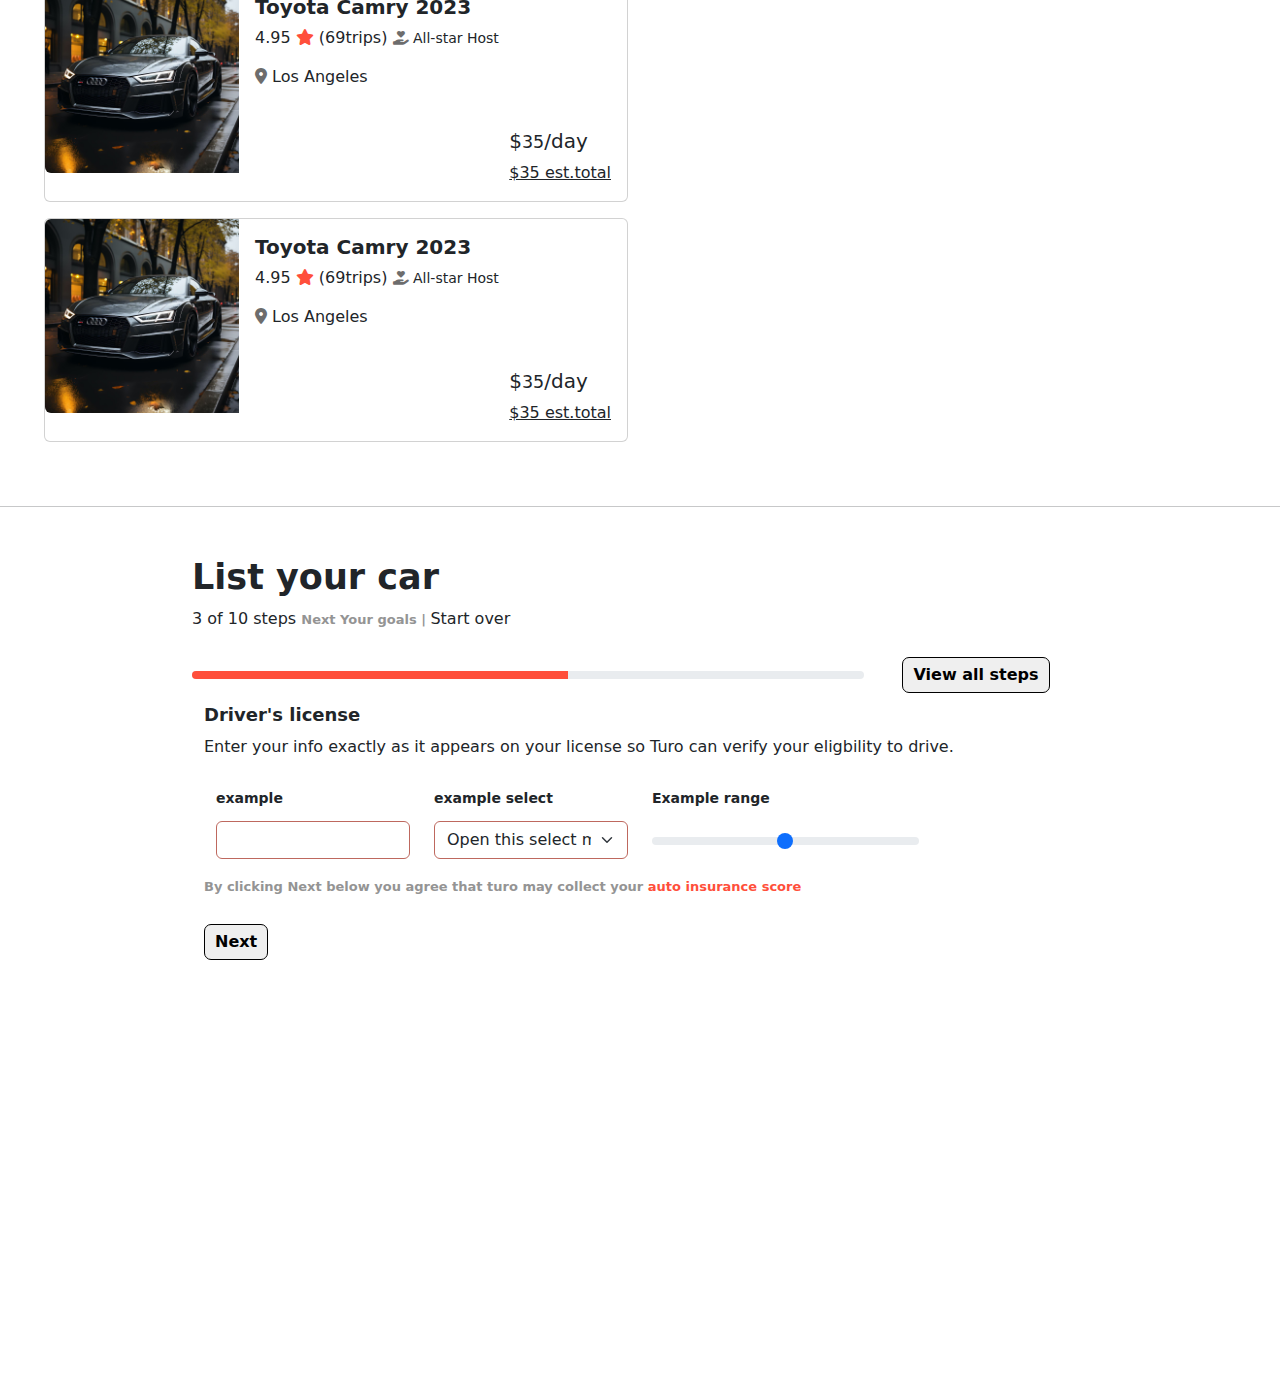
==== commit 544c49f9: "add form input" ====
--- a/about.html
+++ b/about.html
@@ -14,7 +14,6 @@
 </head>
 
 <body>
-
 
     <section id="account">
         <div class="container">
@@ -126,6 +125,7 @@
     </section>
 
     <hr>
+
     <section id="profile" class="">
         <div class="bg-banner" style="background-image: url(assets/img/banner-bg6ca604dee6032faf4f91.png);">
             <div class="container">
@@ -259,10 +259,55 @@
 
     <section id="cars-available" class="">
         <div class="btn-filter">
-            <button> Sort by</button>
-            <button>Daily price</button>
-            <button>Book instanty</button>
-            <button>More filters</button>
+            
+            <div class="d-flex">
+                <div class="dropdown">
+                    <button class="btn dropdown-toggle"  role="button" data-bs-toggle="dropdown" aria-expanded="false">
+                        Sort by
+                    </button>
+                    <ul class="dropdown-menu">
+                        <li><a class="dropdown-item" href="#">Action</a></li>
+                        <li><a class="dropdown-item" href="#">Another action</a></li>
+                        <li><a class="dropdown-item" href="#">Something else here</a></li>
+                    </ul>
+                </div>
+    
+                <div class="dropdown">
+                    <button class="btn dropdown-toggle"  role="button" data-bs-toggle="dropdown" aria-expanded="false">
+                        Daily price
+                    </button>
+                    <ul class="dropdown-menu">
+                        <li><a class="dropdown-item" href="#">Action</a></li>
+                        <li><a class="dropdown-item" href="#">Another action</a></li>
+                        <li><a class="dropdown-item" href="#">Something else here</a></li>
+                    </ul>
+                </div>
+            </div>
+
+            <div class="d-flex">
+                <div class="dropdown">
+                    <button class="btn dropdown-toggle"  role="button" data-bs-toggle="dropdown" aria-expanded="false">
+                        Book instanty
+                    </button>
+                    <ul class="dropdown-menu">
+                        <li><a class="dropdown-item" href="#">Action</a></li>
+                        <li><a class="dropdown-item" href="#">Another action</a></li>
+                        <li><a class="dropdown-item" href="#">Something else here</a></li>
+                    </ul>
+                </div>
+    
+                <div class="dropdown">
+                    <button class="btn dropdown-toggle"  role="button" data-bs-toggle="dropdown" aria-expanded="false">
+                        More filters
+                    </button>
+                    <ul class="dropdown-menu">
+                        <li><a class="dropdown-item" href="#">Action</a></li>
+                        <li><a class="dropdown-item" href="#">Another action</a></li>
+                        <li><a class="dropdown-item" href="#">Something else here</a></li>
+                    </ul>
+                </div>
+            </div>
+
         </div>
         <hr>
         <div class="container-fluid search-car">
@@ -354,6 +399,66 @@
         </div>
     </section>
 
+<hr class="my-5">
+
+    <section id="List-your-car">
+        <div class="title">
+            <h4>List your car</h4>
+            <p>3 of 10 steps <small> Next Your goals | </small> <span>Start over</span></p>
+        </div>
+        <div id="progres"  class="">
+            <div class="w-75 ">
+                <div class="progress " role="progressba" aria-label="Basic example" aria-valuenow="75" aria-valuemin="0" aria-valuemax="100">
+                    <div class="progress-bar" style="width: 56%;"></div>
+                </div>
+            </div>
+            <button>View all steps</button>
+        </div>
+
+        <div class=" container w- m-auto">
+            <div class="head-form">
+                <h5>Driver's license</h5>
+                <p>Enter your info exactly as it appears on your license so Turo can verify your eligbility to drive.</p>
+            </div>
+
+            <form>
+                <div class="row align-items-center">
+
+                    <div class="col-lg-3">
+                        <div>
+                            <label for=""> example</label>
+                            <input type="text" class="form-control">
+                        </div>
+                    </div>
+                    <div class="col-lg-3">
+                        <div>
+                            <label for="">example select</label>
+                            <select class="form-select" aria-label="Default select example">
+                                <option selected>Open this select menu</option>
+                                <option value="1">One</option>
+                                <option value="2">Two</option>
+                                <option value="3">Three</option>
+                            </select>                        
+                        </div>
+                    </div>
+
+                    <div class="col-lg-4">
+                        <div>
+                            <label for="customRange3" class="form-label">Example range</label>
+                            <input type="range" class="form-range" id="customRange3">
+                        </div>
+                    </div>
+                </div>
+
+                <p class="b">By clicking Next below you agree that turo may collect your <a href="#">auto insurance score</a></p>
+
+                <button>Next</button>
+            </form>
+        </div>
+
+
+    </section>
+
 
 <br><br><br><br><br><br><br><br><br><br><br><br><br><br><br><br><br>
 
--- a/assets/css/style.css
+++ b/assets/css/style.css
@@ -1,3 +1,15 @@
+.progress, .progress-stacked {
+  --bs-progress-height: 0.5rem;
+  --bs-progress-bar-bg: #FF4F3B !important;
+}
+
+input, textarea, select {
+  border-color: #be685e !important;
+}
+input:focus, textarea:focus, select:focus {
+  box-shadow: 0 0 0 0.25rem rgba(254, 118, 103, 0.6588235294) !important;
+}
+
 #register .login .email, #register .login .apple, #register .login .google, #register .login .facebook, #register .login form .btn-confirm {
   width: 100%;
   padding: 15px 0;
@@ -7,7 +19,7 @@
   transition: all 1s ease-in-out;
 }
 
-#cars-available .btn-filter button, #account .container .Close-account button, #account .container .Download-account-data button, #account .container .Travelcredit .code button, #account .container .btn-save-change, #account .container .password-Update button, #account .container .PHONE-Update button {
+#detail .contain-detail .lt-detail button, #cars-available .btn-filter button, #account .container .Close-account button, #account .container .Download-account-data button, #account .container .Travelcredit .code button, #account .container .btn-save-change, #account .container .password-Update button, #account .container .PHONE-Update button {
   border: 1px solid #000000;
   background-color: transparent;
   border-radius: 7px;
@@ -1450,6 +1462,9 @@
   #profile {
     width: 100%;
   }
+  #profile .offset-1 {
+    margin: 0px;
+  }
   #profile .bg-banner {
     padding: 10px 0;
   }
@@ -1473,11 +1488,16 @@
   }
 }
 
-#cars-available {
-  height: 100vh;
-}
 #cars-available .btn-filter {
   margin-left: 50px;
+  display: flex;
+}
+#cars-available .btn-filter button {
+  margin: 0 6px;
+  transition: all 1s ease-in-out;
+}
+#cars-available .btn-filter button:hover {
+  background: -webkit-linear-gradient(45deg, #be685e, #ff5805);
 }
 #cars-available .search-car {
   width: 95%;
@@ -1503,6 +1523,13 @@
   color: #6D6D6D;
 }
 @media (max-width: 768px) {
+  #cars-available .btn-filter {
+    flex-direction: column;
+    margin-left: 10px;
+  }
+  #cars-available .btn-filter button {
+    margin: 5px;
+  }
   #cars-available .card .card-body h4 {
     font-size: 15px;
     font-weight: 400;
@@ -1740,4 +1767,390 @@
   }
 }
 
+#List-your-car {
+  width: 70%;
+  margin: auto;
+}
+#List-your-car .title h4 {
+  font-size: 35px;
+  font-weight: 700;
+  line-height: 44px;
+}
+#List-your-car .title p {
+  font-size: 16px;
+  font-weight: 400;
+  line-height: 24px;
+}
+#List-your-car .title p small {
+  font-size: 13px;
+  font-weight: 700;
+  line-height: 23px;
+  color: #949494;
+}
+#List-your-car #progres {
+  display: flex;
+  justify-content: space-between;
+  align-items: center;
+}
+#List-your-car #progres .progress-bar {
+  background-color: #FF4F3B;
+}
+#List-your-car #progres button {
+  border: 0.5px solid;
+  border-radius: 7px;
+  padding: 9px 10px;
+  margin: 10px auto;
+  font-size: 16px;
+  font-weight: 700;
+  line-height: 16px;
+  transition: all 1s ease-in-out;
+}
+#List-your-car #progres button:hover {
+  color: #FFF !important;
+  background: -webkit-linear-gradient(45deg, #be685e, #ff5805);
+}
+#List-your-car .head-form h5 {
+  font-size: 18px;
+  font-weight: 900;
+  line-height: 24px;
+}
+#List-your-car .head-form p {
+  font-size: 16px;
+  font-weight: 400;
+  line-height: 24px;
+}
+#List-your-car form .row {
+  margin: 15px auto;
+}
+#List-your-car form .row label {
+  font-size: 14px;
+  font-weight: 900;
+  line-height: 16px;
+  padding: 15px 0;
+}
+#List-your-car form button {
+  border: 0.5px solid;
+  border-radius: 7px;
+  padding: 9px 10px;
+  margin: 10px auto;
+  font-size: 16px;
+  font-weight: 700;
+  line-height: 16px;
+  transition: all 1s ease-in-out;
+}
+#List-your-car form button:hover {
+  color: #FFF !important;
+  background: -webkit-linear-gradient(45deg, #be685e, #ff5805);
+}
+#List-your-car form p {
+  font-size: 13px;
+  font-weight: 700;
+  line-height: 23px;
+  color: #949494;
+}
+#List-your-car form p a {
+  text-decoration: none;
+  color: #FF4F3B !important;
+}
+#List-your-car form p a:hover {
+  text-decoration: underline;
+}
+@media (max-width: 769px) {
+  #List-your-car {
+    width: 100%;
+  }
+  #List-your-car .title {
+    margin: 0 10px;
+  }
+  #List-your-car .title h4 {
+    font-size: 25px;
+    font-weight: 600;
+    line-height: 24px;
+  }
+  #List-your-car #progres {
+    display: initial;
+    margin: 0 10px;
+  }
+  #List-your-car #progres .w-75 {
+    width: 90% !important;
+    margin: auto;
+  }
+  #List-your-car #progres button {
+    margin-left: 20px;
+  }
+}
+
+#swiper-carousel {
+  margin-top: 50px;
+}
+#swiper-carousel .swiper {
+  width: 100%;
+  height: 100%;
+}
+#swiper-carousel .swiper .swiper-slide {
+  text-align: center;
+  font-size: 18px;
+  background: #fff;
+  display: flex;
+  justify-content: center;
+  align-items: center;
+}
+#swiper-carousel .swiper .swiper-slide img {
+  display: block;
+  width: 100%;
+  height: 100%;
+  object-fit: cover;
+}
+#swiper-carousel .swiper .swiper-button-next, #swiper-carousel .swiper .swiper-button-prev {
+  border: 1px solid;
+  border-radius: 50%;
+  background-color: rgba(155, 147, 145, 0.4196078431);
+  color: #FF4F3B;
+}
+#swiper-carousel .swiper .swiper-button-next::after, #swiper-carousel .swiper .swiper-button-prev::after {
+  font-size: 15px !important;
+}
+#swiper-carousel .swiper .swiper-pagination-fraction {
+  color: #FF4F3B;
+}
+
+#detail {
+  margin: 20px auto;
+}
+#detail .contain-detail {
+  width: 65%;
+  margin: auto;
+}
+#detail .contain-detail .lt-detail {
+  padding: 15px;
+}
+#detail .contain-detail .lt-detail .title h3 {
+  font-size: 38px;
+  font-weight: 900;
+  line-height: 44px;
+}
+#detail .contain-detail .lt-detail .title span {
+  font-size: 16px;
+  font-weight: 400;
+  line-height: 24px;
+  color: #898989;
+}
+#detail .contain-detail .lt-detail .title p {
+  font-size: 21px;
+  font-weight: 900;
+  line-height: 28px;
+}
+#detail .contain-detail .lt-detail .title p i {
+  color: #FF4F3B;
+}
+#detail .contain-detail .lt-detail .title p small {
+  font-size: 16px;
+  font-weight: 400;
+  line-height: 24px;
+}
+#detail .contain-detail .lt-detail .hosted h6 {
+  font-size: 12px;
+  font-weight: 900;
+  line-height: 16px;
+  color: #121214;
+}
+#detail .contain-detail .lt-detail .hosted .star-host h4 {
+  font-size: 21px;
+  font-weight: 900;
+  line-height: 28px;
+}
+#detail .contain-detail .lt-detail .hosted .star-host span {
+  font-size: 12px;
+  font-weight: 500;
+  line-height: 16px;
+}
+#detail .contain-detail .lt-detail .hosted .star-host p {
+  font-size: 16px;
+  font-weight: 400;
+  line-height: 24px;
+}
+#detail .contain-detail .lt-detail .hosted .star-host p small {
+  font-size: 12px;
+  font-weight: 500;
+  line-height: 16px;
+  color: #898989;
+}
+#detail .contain-detail .lt-detail .hosted .rated {
+  display: flex;
+}
+#detail .contain-detail .lt-detail .hosted .rated path {
+  fill: #FAA21A !important;
+}
+#detail .contain-detail .lt-detail .hosted .rated div p {
+  font-size: 16px;
+  font-weight: 400;
+  line-height: 24px;
+  padding-left: 20px;
+}
+#detail .contain-detail .lt-detail .hosted .rated div a {
+  text-decoration: none;
+  color: #FF4F3B;
+}
+#detail .contain-detail .lt-detail .hosted .rated div a:hover {
+  text-decoration: underline;
+}
+#detail .contain-detail .lt-detail .description {
+  margin: 20px auto;
+}
+#detail .contain-detail .lt-detail .description h6 {
+  font-size: 12px;
+  font-weight: 900;
+  line-height: 16px;
+}
+#detail .contain-detail .lt-detail .description h5, #detail .contain-detail .lt-detail .description p {
+  font-size: 16px;
+  font-weight: 400;
+  line-height: 24px;
+}
+#detail .contain-detail .lt-detail .features {
+  padding: 15px 0;
+}
+#detail .contain-detail .lt-detail .features button {
+  border: 0.5px solid;
+  background-color: transparent;
+}
+#detail .contain-detail .lt-detail .features button:hover {
+  background-color: #f7f3f3;
+}
+#detail .contain-detail .lt-detail .features h6 {
+  font-size: 12px;
+  font-weight: 900;
+  line-height: 16px;
+  margin: 20px auto;
+}
+#detail .contain-detail .lt-detail .extras {
+  padding: 15px 0;
+}
+#detail .contain-detail .lt-detail .extras button {
+  border: 0.5px solid;
+  background-color: transparent;
+}
+#detail .contain-detail .lt-detail .extras button:hover {
+  background-color: #f7f3f3;
+}
+#detail .contain-detail .lt-detail .extras h6 {
+  font-size: 12px;
+  font-weight: 900;
+  line-height: 16px;
+  margin: 20px auto;
+}
+#detail .contain-detail .lt-detail .extras p, #detail .contain-detail .lt-detail .extras h5 {
+  font-size: 16px;
+  font-weight: 400;
+  line-height: 24px;
+}
+#detail .contain-detail .lt-detail .parking-details h6 {
+  font-size: 12px;
+  font-weight: 900;
+  line-height: 16px;
+  margin: 20px auto;
+}
+#detail .contain-detail .lt-detail .parking-details p {
+  font-size: 16px;
+  font-weight: 400;
+  line-height: 24px;
+}
+#detail .contain-detail .lt-detail .guidelines h6 {
+  font-size: 12px;
+  font-weight: 900;
+  line-height: 16px;
+  margin: 20px auto;
+}
+#detail .contain-detail .lt-detail .guidelines p {
+  font-size: 16px;
+  font-weight: 400;
+  line-height: 24px;
+}
+#detail .contain-detail .lt-detail .guidelines button {
+  border: 0.5px solid;
+  background-color: transparent;
+}
+#detail .contain-detail .lt-detail .guidelines button:hover {
+  background-color: #f7f3f3;
+}
+#detail .contain-detail .lt-detail .rating-reviews {
+  margin-top: 25px;
+}
+#detail .contain-detail .lt-detail .rating-reviews .hed h6 {
+  font-size: 12px;
+  font-weight: 900;
+  line-height: 16px;
+}
+#detail .contain-detail .lt-detail .rating-reviews .hed h4 {
+  font-size: 38px;
+  font-weight: 900;
+  line-height: 44px;
+}
+#detail .contain-detail .lt-detail .rating-reviews .hed h4 i {
+  font-size: 25px;
+  color: #FF4F3B;
+}
+#detail .contain-detail .lt-detail .rating-reviews .hed span {
+  font-size: 16px;
+  font-weight: 400;
+  line-height: 24px;
+}
+#detail .contain-detail .lt-detail .rating-reviews .row {
+  align-items: center;
+}
+#detail .contain-detail .lt-detail .rating-reviews .row h6 {
+  font-size: 16px;
+  font-weight: 400;
+  line-height: 24px;
+}
+#detail .contain-detail .lt-detail .rating-reviews p {
+  font-size: 12px;
+  font-weight: 900;
+  line-height: 16px;
+  color: #767677;
+}
+#detail .contain-detail .lt-detail .reviews-user {
+  margin: 25px auto;
+}
+#detail .contain-detail .lt-detail .reviews-user h6 {
+  font-size: 12px;
+  font-weight: 900;
+  line-height: 16px;
+  color: #767677;
+}
+#detail .contain-detail .lt-detail .reviews-user .row .rati-star i {
+  color: #FF4F3B;
+}
+#detail .contain-detail .lt-detail .reviews-user .row span {
+  font-size: 12px;
+  font-weight: 500;
+  line-height: 16px;
+}
+#detail .contain-detail .lt-detail .reviews-user .row p {
+  font-size: 16px;
+  font-weight: 400;
+  line-height: 24px;
+}
+#detail .contain-detail .lt-detail .reviews-user .row .message {
+  padding: 15px;
+  border: 1px solid;
+  border-radius: 10px;
+}
+#detail .contain-detail .lt-detail .reviews-user .row .message h5 {
+  font-size: 16px;
+  font-weight: 900;
+  line-height: 20px;
+}
+#detail .contain-detail .lt-detail .reviews-user .row .message p {
+  font-size: 16px;
+  font-weight: 400;
+  line-height: 24px;
+}
+#detail .contain-detail .lt-detail button {
+  background-color: #FF4F3B;
+}
+#detail .contain-detail .lt-detail button:hover {
+  background: -webkit-linear-gradient(45deg, #be685e, #ff5805);
+}
+
 /*# sourceMappingURL=style.css.map */
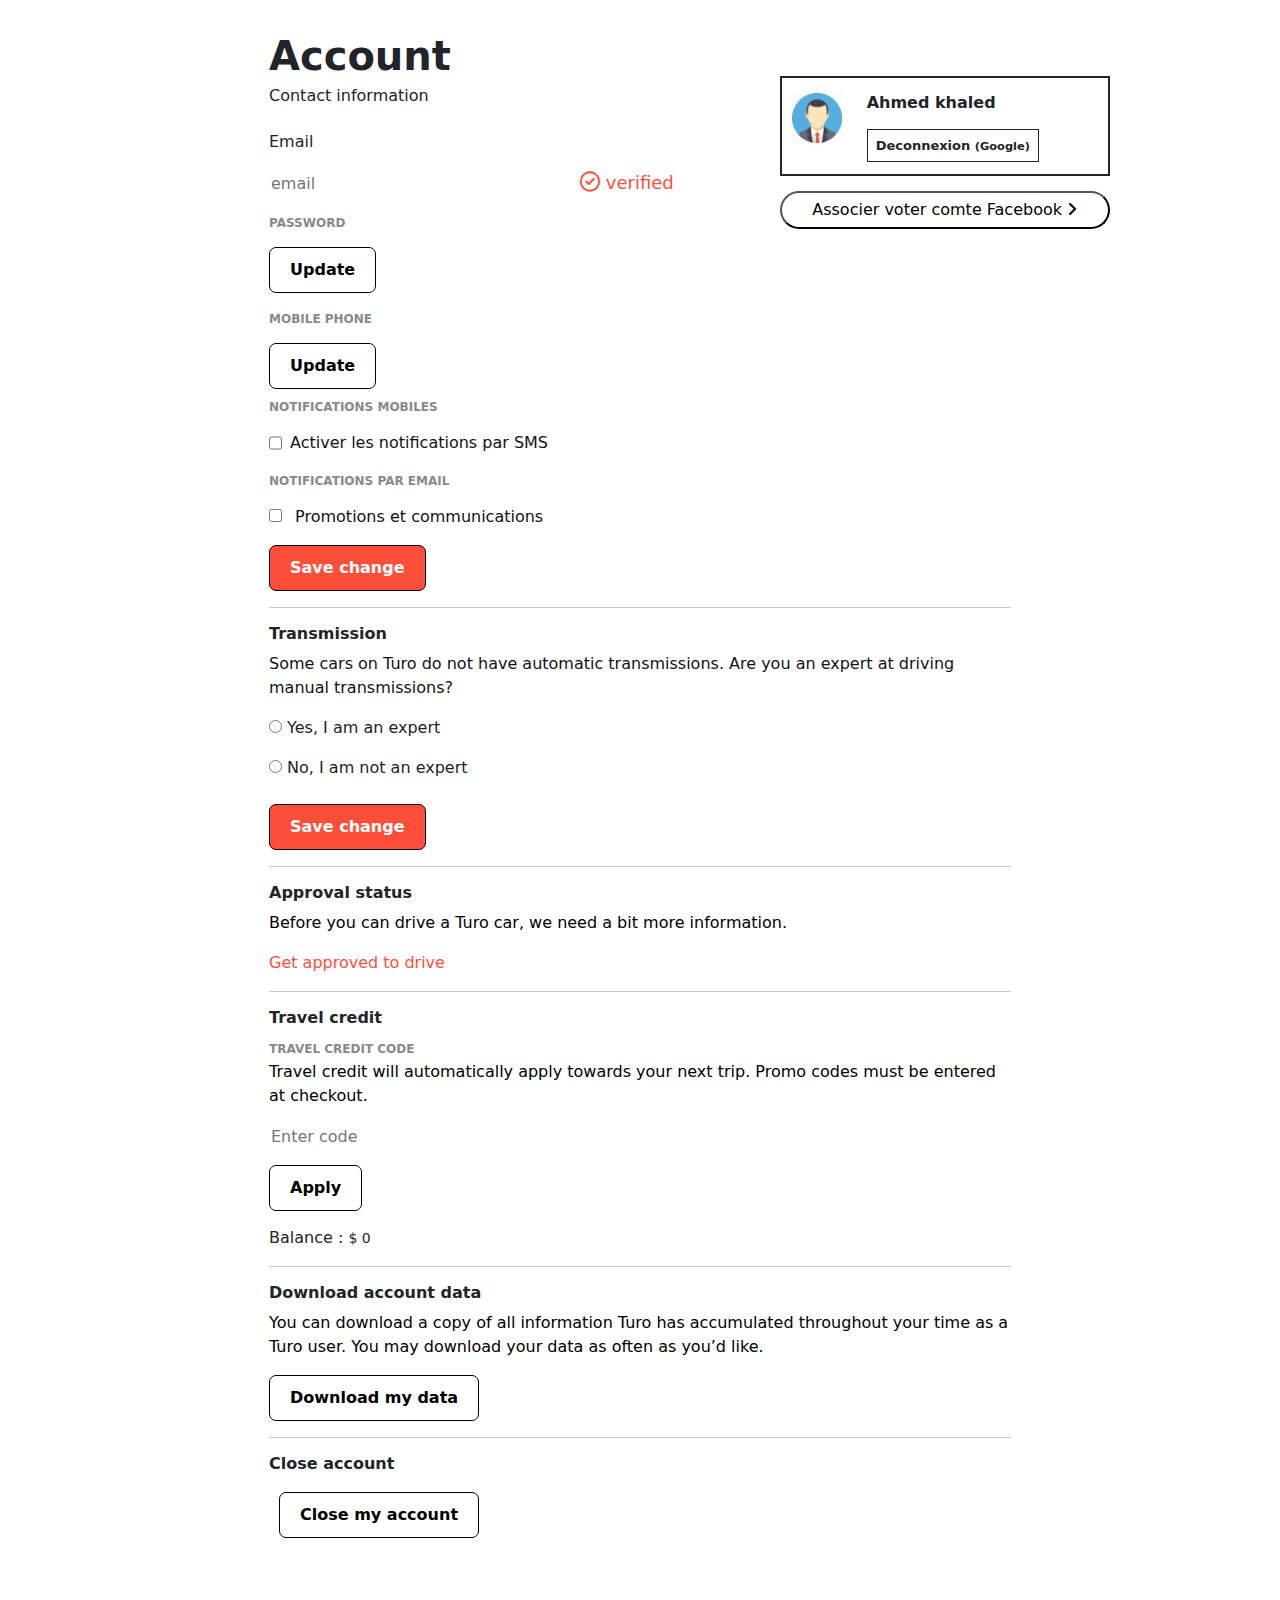
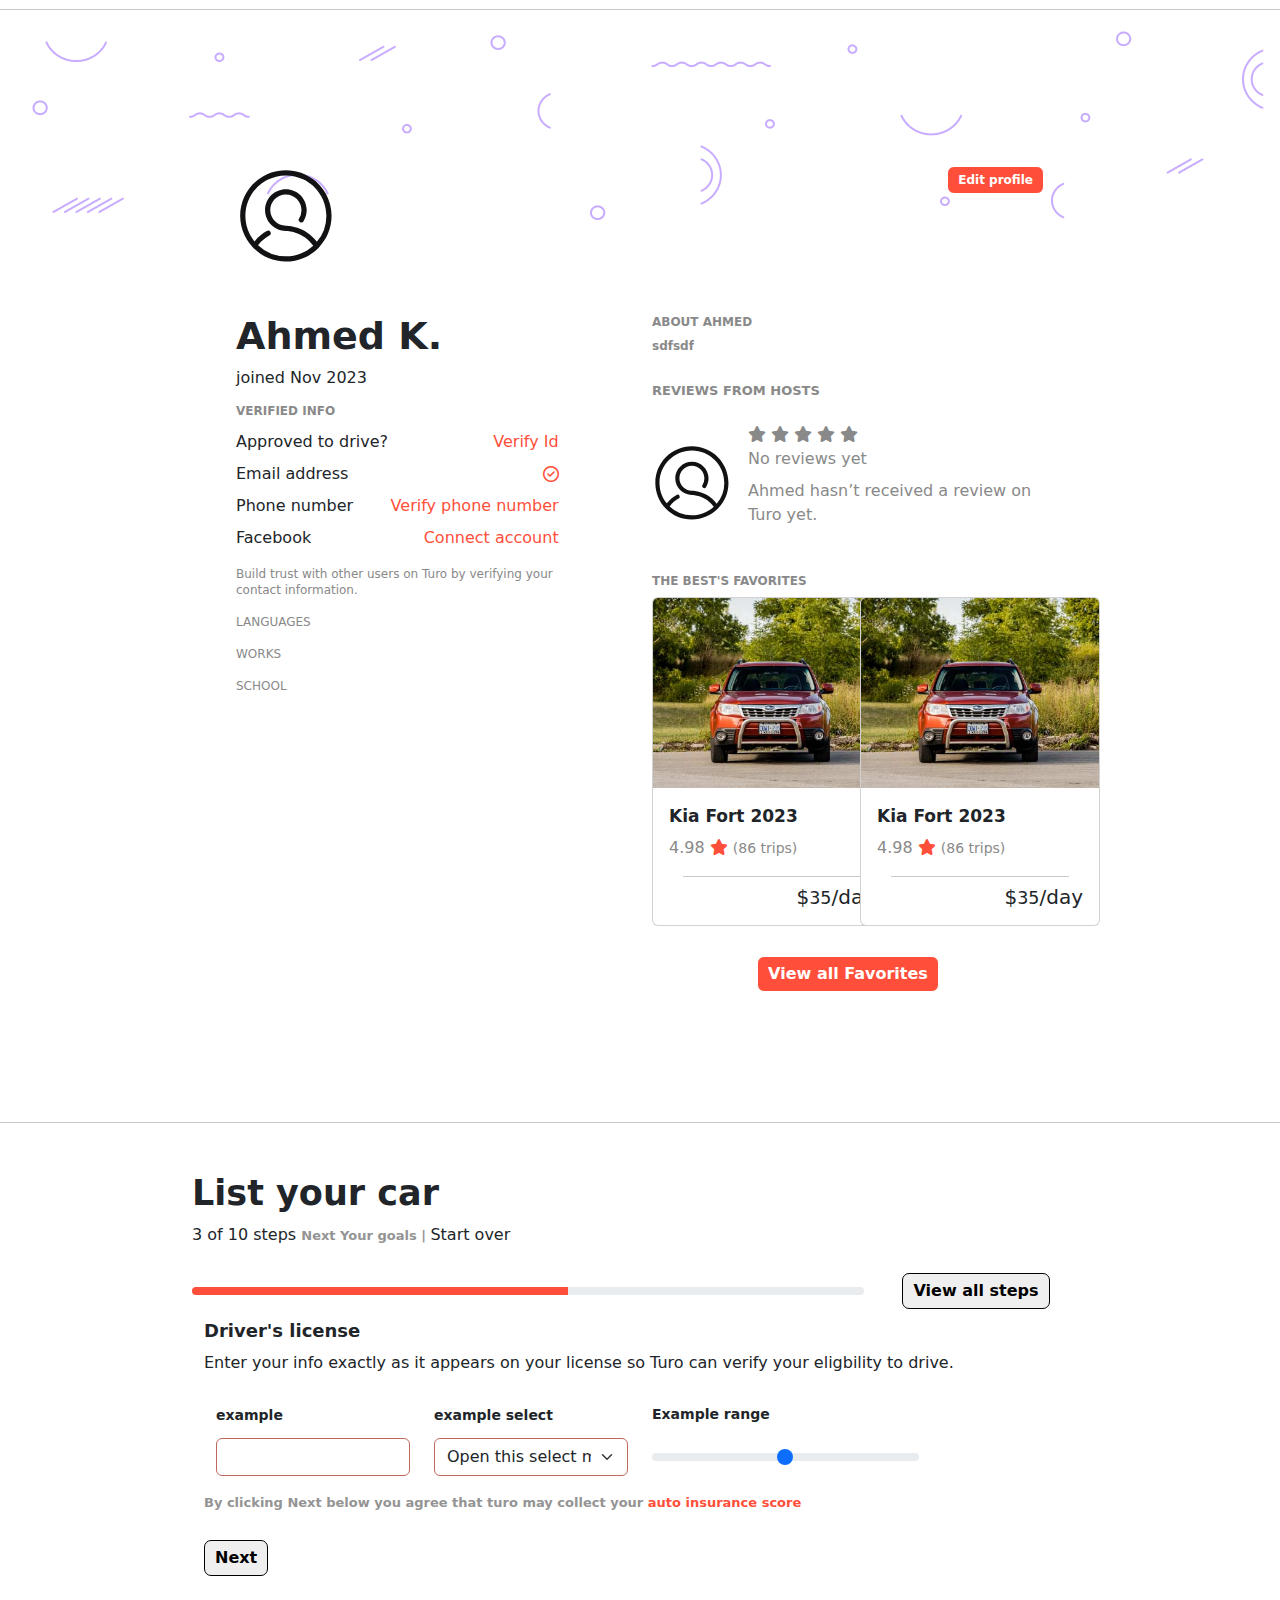
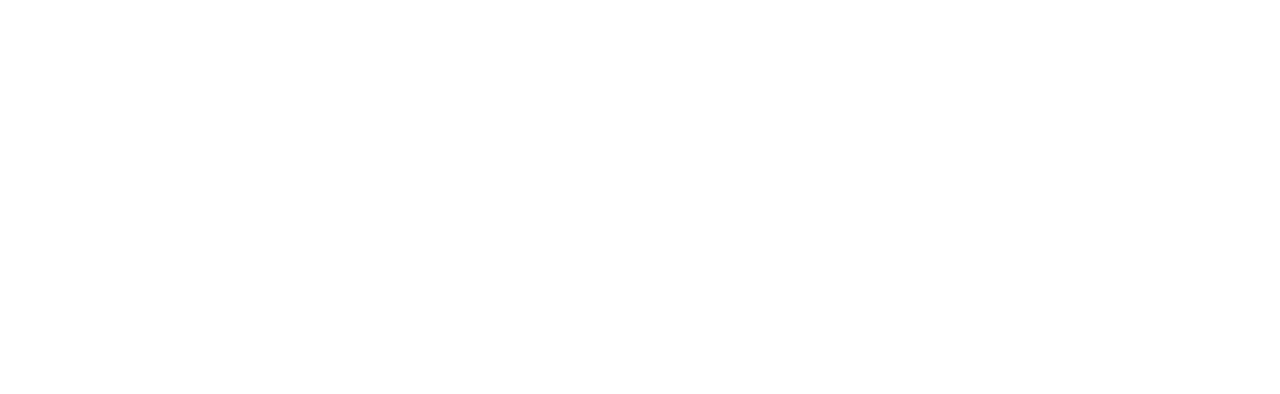
==== commit 53ad2652: "update input serach navbar" ====
--- a/about.html
+++ b/about.html
@@ -255,150 +255,6 @@
 
     </section>
 
-<hr class="mb-5">
-
-    <section id="cars-available" class="">
-        <div class="btn-filter">
-            
-            <div class="d-flex">
-                <div class="dropdown">
-                    <button class="btn dropdown-toggle"  role="button" data-bs-toggle="dropdown" aria-expanded="false">
-                        Sort by
-                    </button>
-                    <ul class="dropdown-menu">
-                        <li><a class="dropdown-item" href="#">Action</a></li>
-                        <li><a class="dropdown-item" href="#">Another action</a></li>
-                        <li><a class="dropdown-item" href="#">Something else here</a></li>
-                    </ul>
-                </div>
-    
-                <div class="dropdown">
-                    <button class="btn dropdown-toggle"  role="button" data-bs-toggle="dropdown" aria-expanded="false">
-                        Daily price
-                    </button>
-                    <ul class="dropdown-menu">
-                        <li><a class="dropdown-item" href="#">Action</a></li>
-                        <li><a class="dropdown-item" href="#">Another action</a></li>
-                        <li><a class="dropdown-item" href="#">Something else here</a></li>
-                    </ul>
-                </div>
-            </div>
-
-            <div class="d-flex">
-                <div class="dropdown">
-                    <button class="btn dropdown-toggle"  role="button" data-bs-toggle="dropdown" aria-expanded="false">
-                        Book instanty
-                    </button>
-                    <ul class="dropdown-menu">
-                        <li><a class="dropdown-item" href="#">Action</a></li>
-                        <li><a class="dropdown-item" href="#">Another action</a></li>
-                        <li><a class="dropdown-item" href="#">Something else here</a></li>
-                    </ul>
-                </div>
-    
-                <div class="dropdown">
-                    <button class="btn dropdown-toggle"  role="button" data-bs-toggle="dropdown" aria-expanded="false">
-                        More filters
-                    </button>
-                    <ul class="dropdown-menu">
-                        <li><a class="dropdown-item" href="#">Action</a></li>
-                        <li><a class="dropdown-item" href="#">Another action</a></li>
-                        <li><a class="dropdown-item" href="#">Something else here</a></li>
-                    </ul>
-                </div>
-            </div>
-
-        </div>
-        <hr>
-        <div class="container-fluid search-car">
-            <div class="row">
-                <div class="col-lg-6">
-                    <div>
-                        <h3>200+ cars available</h3>
-                        <p>These cars can be picked up in thes city.</p>
-                        <div class="" >
-                            <div class="card mb-3" style="max-width: 700px;">
-                                <div class="row g-0">
-                                    <div class="col-md-4">
-                                        <img src="assets/img/prefect-car.jpg" class="img-fluid rounded-start" alt="...">
-                                    </div>
-                                    <div class="col-md-8">
-                                        <div class="card-body">
-                                            <h4 class="card-title">Toyota Camry 2023</h4>
-                                            <p class=""> 4.95 <span><i class="fa-solid fa-star"></i> </span> (69trips) <small> <i class="fa-solid fa-hand-holding-heart"></i> All-star Host </small> </p>
-                                            <span> <i class="fa-solid fa-location-dot"></i> Los Angeles</span>
-                                        </div>
-                                        <div class="d-flex mt-4">
-                                            <div class="ms-auto pe-3">
-                                                <h5>$<small>35</small>/day</h5>
-                                                <p class="text-decoration-underline">$35 est.total</p>
-                                            </div>
-                                        </div>
-                                    </div>
-                                </div>
-                            </div>
-
-                            <div class="card mb-3" style="max-width: 700px;">
-                                <div class="row g-0">
-                                    <div class="col-md-4">
-                                        <img src="assets/img/prefect-car.jpg" class="img-fluid rounded-start" alt="...">
-                                    </div>
-                                    <div class="col-md-8">
-                                        <div class="card-body">
-                                            <h4 class="card-title">Toyota Camry 2023</h4>
-                                            <p class=""> 4.95 <span><i class="fa-solid fa-star"></i> </span> (69trips) <small> <i class="fa-solid fa-hand-holding-heart"></i> All-star Host </small> </p>
-                                            <span> <i class="fa-solid fa-location-dot"></i> Los Angeles</span>
-                                        </div>
-                                        <div class="d-flex mt-4">
-                                            <div class="ms-auto pe-3">
-                                                <h5>$<small>35</small>/day</h5>
-                                                <p class="text-decoration-underline">$35 est.total</p>
-                                            </div>
-                                        </div>
-                                    </div>
-                                </div>
-                            </div>
-
-                            <div class="card mb-3" style="max-width: 700px;">
-                                <div class="row g-0">
-                                    <div class="col-md-4">
-                                        <img src="assets/img/prefect-car.jpg" class="img-fluid rounded-start" alt="...">
-                                    </div>
-                                    <div class="col-md-8">
-                                        <div class="card-body">
-                                            <h4 class="card-title">Toyota Camry 2023</h4>
-                                            <p class=""> 4.95 <span><i class="fa-solid fa-star"></i> </span> (69trips) <small> <i class="fa-solid fa-hand-holding-heart"></i> All-star Host </small> </p>
-                                            <span> <i class="fa-solid fa-location-dot"></i> Los Angeles</span>
-                                        </div>
-                                        <div class="d-flex mt-4">
-                                            <div class="ms-auto pe-3">
-                                                <h5>$<small>35</small>/day</h5>
-                                                <p class="text-decoration-underline">$35 est.total</p>
-                                            </div>
-                                        </div>
-                                    </div>
-                                </div>
-                            </div>
-                                
-                    
-                        </div>
-                    </div>
-                </div>
-
-                <div class="col-lg-5">
-                    <div>
-                        <iframe
-                            src="https://www.google.com/maps/embed?pb=!1m14!1m12!1m3!1d13746.695437199416!2d31.044976250000005!3d30.530260049999992!2m3!1f0!2f0!3f0!3m2!1i1024!2i768!4f13.1!5e0!3m2!1sar!2seg!4v1706294293625!5m2!1sar!2seg"
-                            width="730" height="600" style="border:0;" allowfullscreen="" loading="lazy"
-                            referrerpolicy="no-referrer-when-downgrade">
-                        </iframe>
-                    </div>
-                </div>
-            </div>
-
-        </div>
-    </section>
-
 <hr class="my-5">
 
     <section id="List-your-car">
--- a/assets/css/style.css
+++ b/assets/css/style.css
@@ -4,10 +4,12 @@
 }
 
 input, textarea, select {
+  border: 0px solid;
   border-color: #be685e !important;
 }
-input:focus, textarea:focus, select:focus {
+input:focus, input :checked, textarea:focus, textarea :checked, select:focus, select :checked {
   box-shadow: 0 0 0 0.25rem rgba(254, 118, 103, 0.6588235294) !important;
+  border: 0px solid #be685e !important;
 }
 
 #register .login .email, #register .login .apple, #register .login .google, #register .login .facebook, #register .login form .btn-confirm {
@@ -1488,6 +1490,9 @@
   }
 }
 
+#cars-available {
+  margin-top: 90px !important;
+}
 #cars-available .btn-filter {
   margin-left: 50px;
   display: flex;
@@ -1553,6 +1558,18 @@
     height: auto;
     width: 100% !important;
   }
+}
+
+.navbar .item1, .navbar .item2, .navbar .item3 {
+  display: flex !important;
+  align-items: center;
+  margin: 0 15px;
+}
+.navbar .item1 label, .navbar .item1 span, .navbar .item2 label, .navbar .item2 span, .navbar .item3 label, .navbar .item3 span {
+  margin-right: 10px;
+}
+.navbar .item1 input, .navbar .item2 input, .navbar .item3 input {
+  border: 0px;
 }
 
 #edit {
@@ -1904,8 +1921,10 @@
 #swiper-carousel .swiper .swiper-button-next, #swiper-carousel .swiper .swiper-button-prev {
   border: 1px solid;
   border-radius: 50%;
-  background-color: rgba(155, 147, 145, 0.4196078431);
+  background-color: #f4f7fd;
   color: #FF4F3B;
+  width: 30px;
+  height: 30px;
 }
 #swiper-carousel .swiper .swiper-button-next::after, #swiper-carousel .swiper .swiper-button-prev::after {
   font-size: 15px !important;
@@ -1924,9 +1943,9 @@
 #detail .contain-detail .lt-detail {
   padding: 15px;
 }
-#detail .contain-detail .lt-detail .title h3 {
-  font-size: 38px;
-  font-weight: 900;
+#detail .contain-detail .lt-detail .title h4 {
+  font-size: 33px;
+  font-weight: 800;
   line-height: 44px;
 }
 #detail .contain-detail .lt-detail .title span {
@@ -2011,11 +2030,13 @@
   padding: 15px 0;
 }
 #detail .contain-detail .lt-detail .features button {
-  border: 0.5px solid;
+  border: 0.5px solid #898989;
+  color: #898989;
   background-color: transparent;
 }
 #detail .contain-detail .lt-detail .features button:hover {
   background-color: #f7f3f3;
+  color: #FFF;
 }
 #detail .contain-detail .lt-detail .features h6 {
   font-size: 12px;
@@ -2027,11 +2048,13 @@
   padding: 15px 0;
 }
 #detail .contain-detail .lt-detail .extras button {
-  border: 0.5px solid;
+  border: 0.5px solid #898989;
+  color: #898989;
   background-color: transparent;
 }
 #detail .contain-detail .lt-detail .extras button:hover {
   background-color: #f7f3f3;
+  color: #FFF;
 }
 #detail .contain-detail .lt-detail .extras h6 {
   font-size: 12px;
@@ -2067,11 +2090,13 @@
   line-height: 24px;
 }
 #detail .contain-detail .lt-detail .guidelines button {
-  border: 0.5px solid;
+  border: 0.5px solid #898989;
+  color: #898989;
   background-color: transparent;
 }
 #detail .contain-detail .lt-detail .guidelines button:hover {
   background-color: #f7f3f3;
+  color: #FFF;
 }
 #detail .contain-detail .lt-detail .rating-reviews {
   margin-top: 25px;
@@ -2147,10 +2172,179 @@
   line-height: 24px;
 }
 #detail .contain-detail .lt-detail button {
+  color: #FFF;
   background-color: #FF4F3B;
 }
 #detail .contain-detail .lt-detail button:hover {
   background: -webkit-linear-gradient(45deg, #be685e, #ff5805);
 }
+#detail .contain-detail .rt-details .head h6 {
+  font-size: 21px;
+  font-weight: 900;
+  line-height: 28px;
+}
+#detail .contain-detail .rt-details .head h6 span {
+  font-size: 21px;
+  font-weight: 500;
+  line-height: 28px;
+  color: #767677;
+}
+#detail .contain-detail .rt-details .head a {
+  font-size: 12px;
+  font-weight: 500;
+  line-height: 16px;
+  color: #767677;
+}
+#detail .contain-detail .rt-details .head a:hover {
+  color: #898989;
+}
+#detail .contain-detail .rt-details .Trip-start, #detail .contain-detail .rt-details .Trip-end {
+  margin: 10px auto;
+}
+#detail .contain-detail .rt-details .Trip-start h5, #detail .contain-detail .rt-details .Trip-end h5 {
+  font-size: 16px;
+  font-weight: 400;
+  line-height: 24px;
+  color: #593cfb;
+}
+#detail .contain-detail .rt-details .Trip-start input, #detail .contain-detail .rt-details .Trip-end input {
+  border-color: #FF4F3B !important;
+}
+#detail .contain-detail .rt-details .Trip-start input:focus, #detail .contain-detail .rt-details .Trip-end input:focus {
+  border-color: #FF4F3B !important;
+}
+#detail .contain-detail .rt-details .Pickup {
+  margin: 15px auto;
+}
+#detail .contain-detail .rt-details .Pickup h6 {
+  font-size: 16px;
+  font-weight: 700;
+  line-height: 20px;
+}
+#detail .contain-detail .rt-details .Pickup .dropdown {
+  border: 1px solid #FF4F3B;
+}
+#detail .contain-detail .rt-details .discount {
+  display: flex;
+  align-items: center;
+  justify-content: space-around;
+  padding: 10px;
+  margin: 10px auto;
+  background-color: #f4f4f4;
+  border: 1px solid;
+  border-radius: 8px;
+}
+#detail .contain-detail .rt-details .discount h6 {
+  font-size: 16px;
+  font-weight: 400;
+  line-height: 24px;
+}
+#detail .contain-detail .rt-details .discount span {
+  font-size: 16px;
+  font-weight: 400;
+  line-height: 24px;
+  color: #0e865c;
+}
+#detail .contain-detail .rt-details .btn-contin {
+  width: 100%;
+  padding: 10px;
+  border-radius: 8px;
+  background-color: #FF4F3B;
+  color: #FFF;
+  font-size: 16px;
+  font-weight: 700;
+  line-height: 24px;
+}
+#detail .contain-detail .rt-details .btn-contin:hover {
+  background: -webkit-linear-gradient(45deg, #be685e, #ff5805);
+}
+#detail .contain-detail .rt-details .Free-cancellation {
+  display: flex;
+  align-content: center;
+}
+#detail .contain-detail .rt-details .Free-cancellation i {
+  font-size: 30px;
+  color: #FF4F3B;
+  margin-right: 15px;
+}
+#detail .contain-detail .rt-details .Free-cancellation h6 {
+  font-size: 16px;
+  font-weight: 900;
+  line-height: 20px;
+}
+#detail .contain-detail .rt-details .Free-cancellation p {
+  font-size: 12px;
+  font-weight: 500;
+  line-height: 16px;
+  color: #898989;
+}
+#detail .contain-detail .rt-details .INSURANCE p {
+  font-size: 12px;
+  font-weight: 900;
+  line-height: 16px;
+  color: #767677;
+}
+#detail .contain-detail .rt-details .INSURANCE h6 {
+  font-size: 16px;
+  font-weight: 400;
+  line-height: 24px;
+}
+#detail .contain-detail .rt-details .favorit {
+  width: 100%;
+  font-size: 16px;
+  font-weight: 700;
+  line-height: 24px;
+  padding: 8px;
+  border-radius: 8px;
+  transition: all 1s ease-in-out;
+}
+#detail .contain-detail .rt-details .favorit i {
+  font-size: 18px;
+  margin: 5px;
+}
+#detail .contain-detail .rt-details .favorit:hover {
+  background: -webkit-linear-gradient(45deg, #be685e, #ff5805);
+  color: #FFF;
+}
+#detail .contain-detail .rt-details .soichl {
+  width: 40px;
+  height: 40px;
+  border: 1px solid;
+  border-radius: 50%;
+  display: flex;
+  justify-content: center;
+  align-items: center;
+  font-size: 18px;
+  cursor: pointer;
+  transition: all 1s ease-in-out;
+}
+#detail .contain-detail .rt-details .soichl:hover {
+  background: -webkit-linear-gradient(45deg, #be685e, #ff5805);
+  color: #FFF;
+}
+#detail .contain-detail .rt-details .foot-link a {
+  text-decoration: none;
+  color: #FF4F3B;
+  display: block;
+  text-align: center;
+  padding: 8px;
+  font-size: 16px;
+  font-weight: 700;
+  line-height: 24px;
+}
+#detail .contain-detail .rt-details .foot-link a:hover {
+  text-decoration: underline;
+}
+@media (max-width: 768px) {
+  #detail .contain-detail {
+    width: 100% !important;
+  }
+  #detail .contain-detail .rt-details .Trip-start .date1, #detail .contain-detail .rt-details .Trip-start .date2, #detail .contain-detail .rt-details .Trip-end .date1, #detail .contain-detail .rt-details .Trip-end .date2 {
+    display: initial !important;
+  }
+  #detail .contain-detail .rt-details .Trip-start .date1 label, #detail .contain-detail .rt-details .Trip-start .date2 label, #detail .contain-detail .rt-details .Trip-end .date1 label, #detail .contain-detail .rt-details .Trip-end .date2 label {
+    margin: 5px;
+  }
+}
 
 /*# sourceMappingURL=style.css.map */
